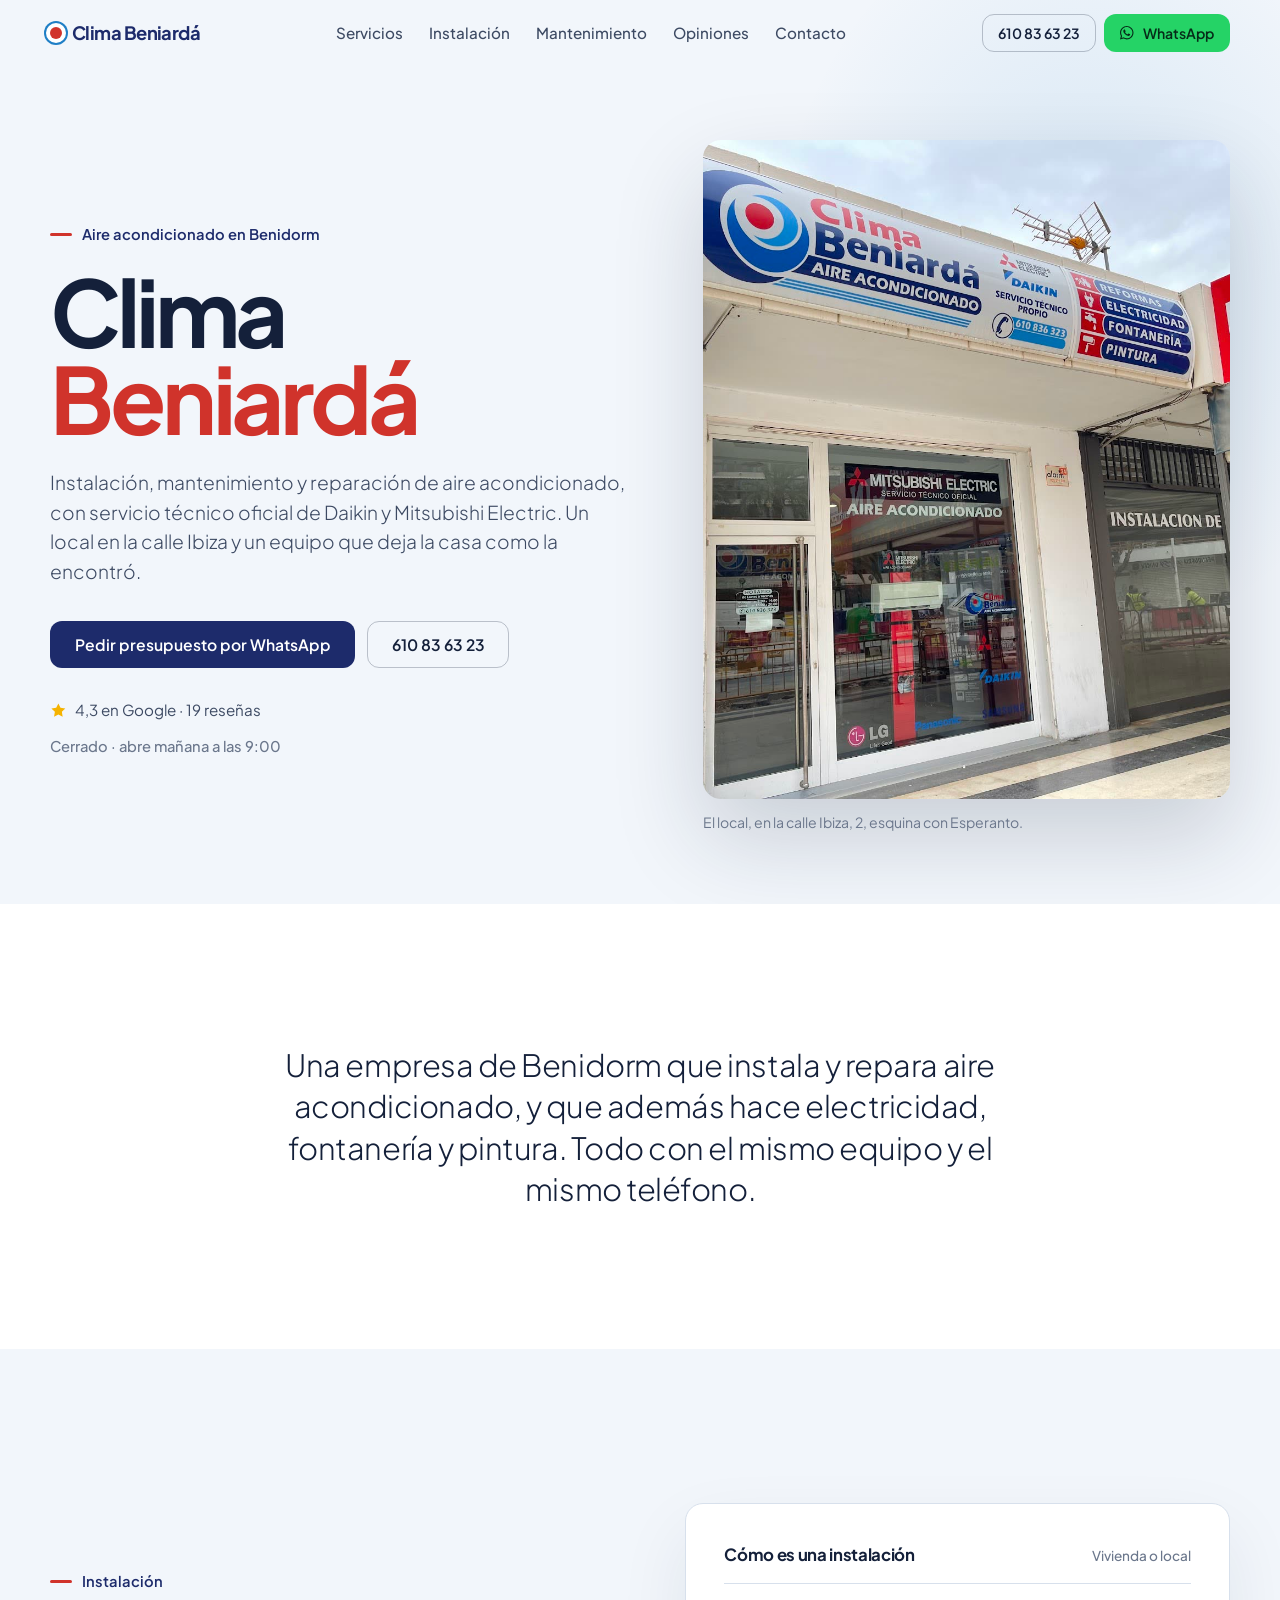
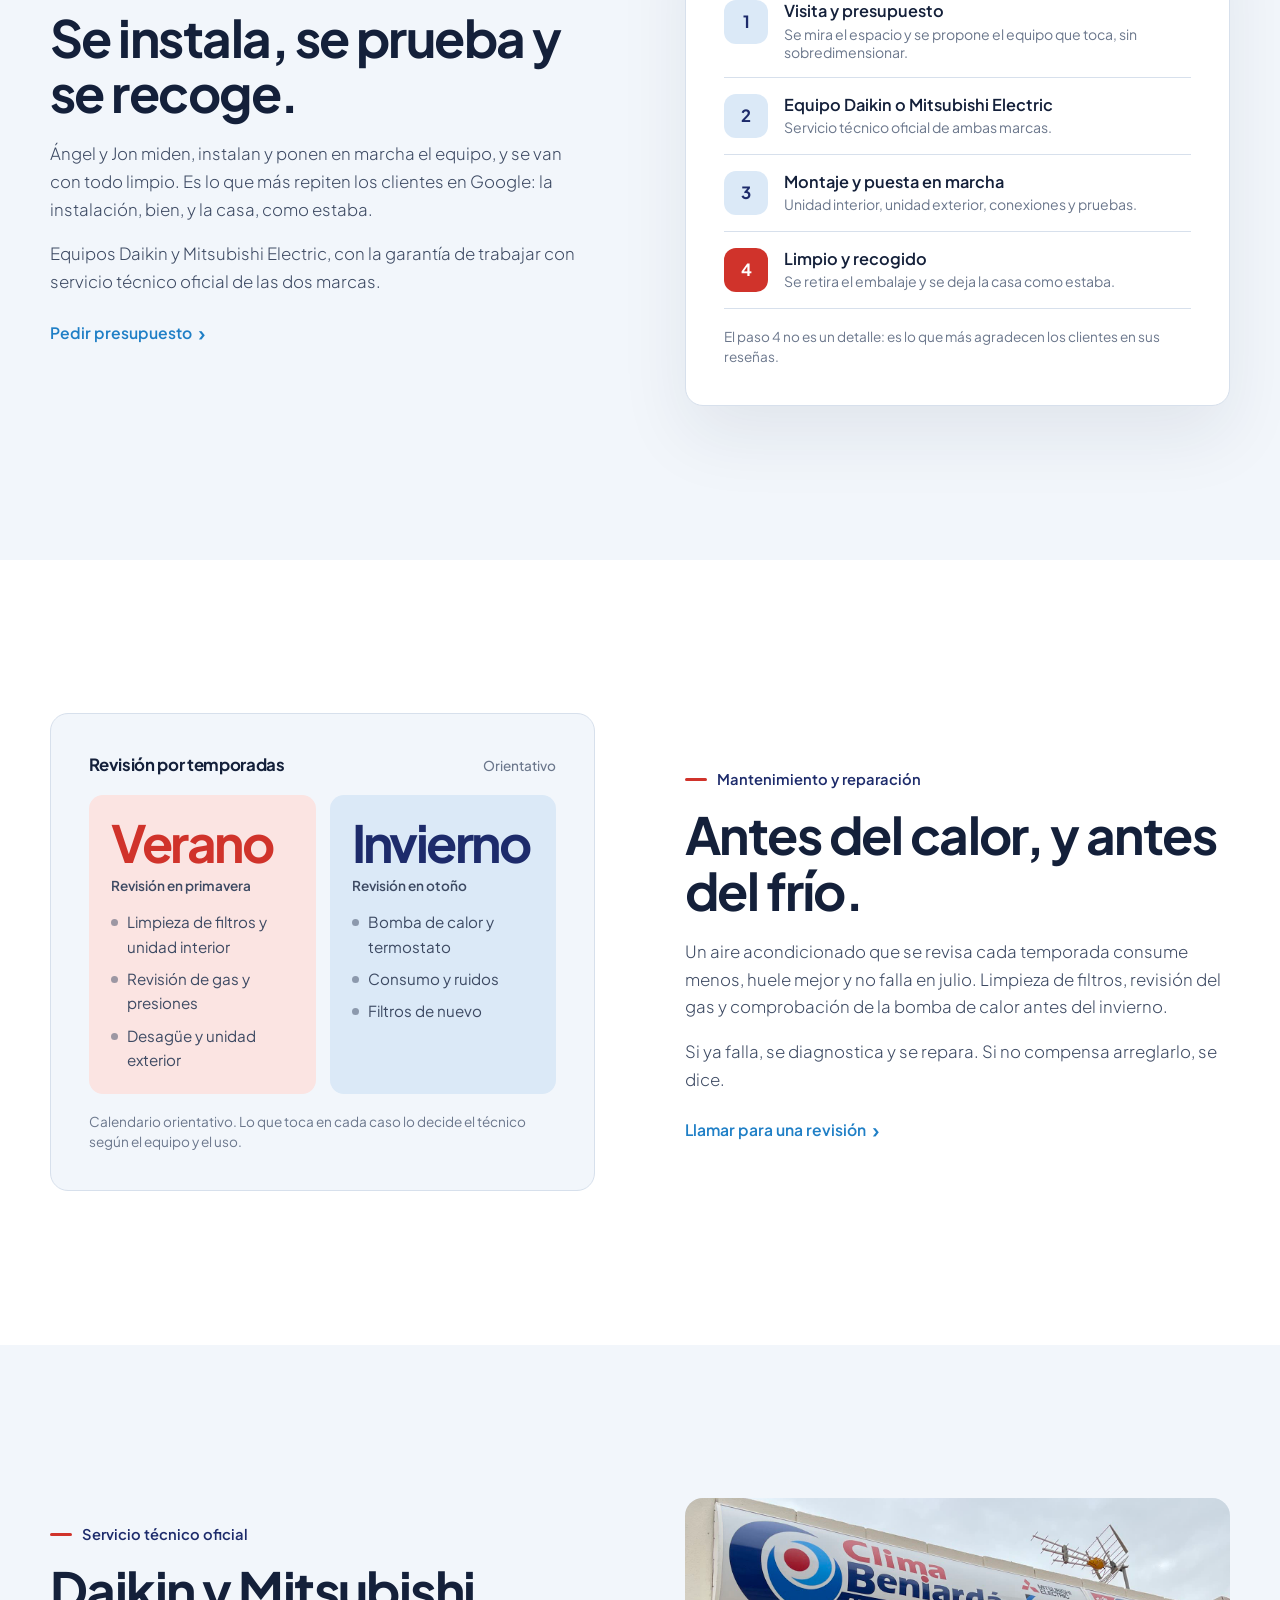
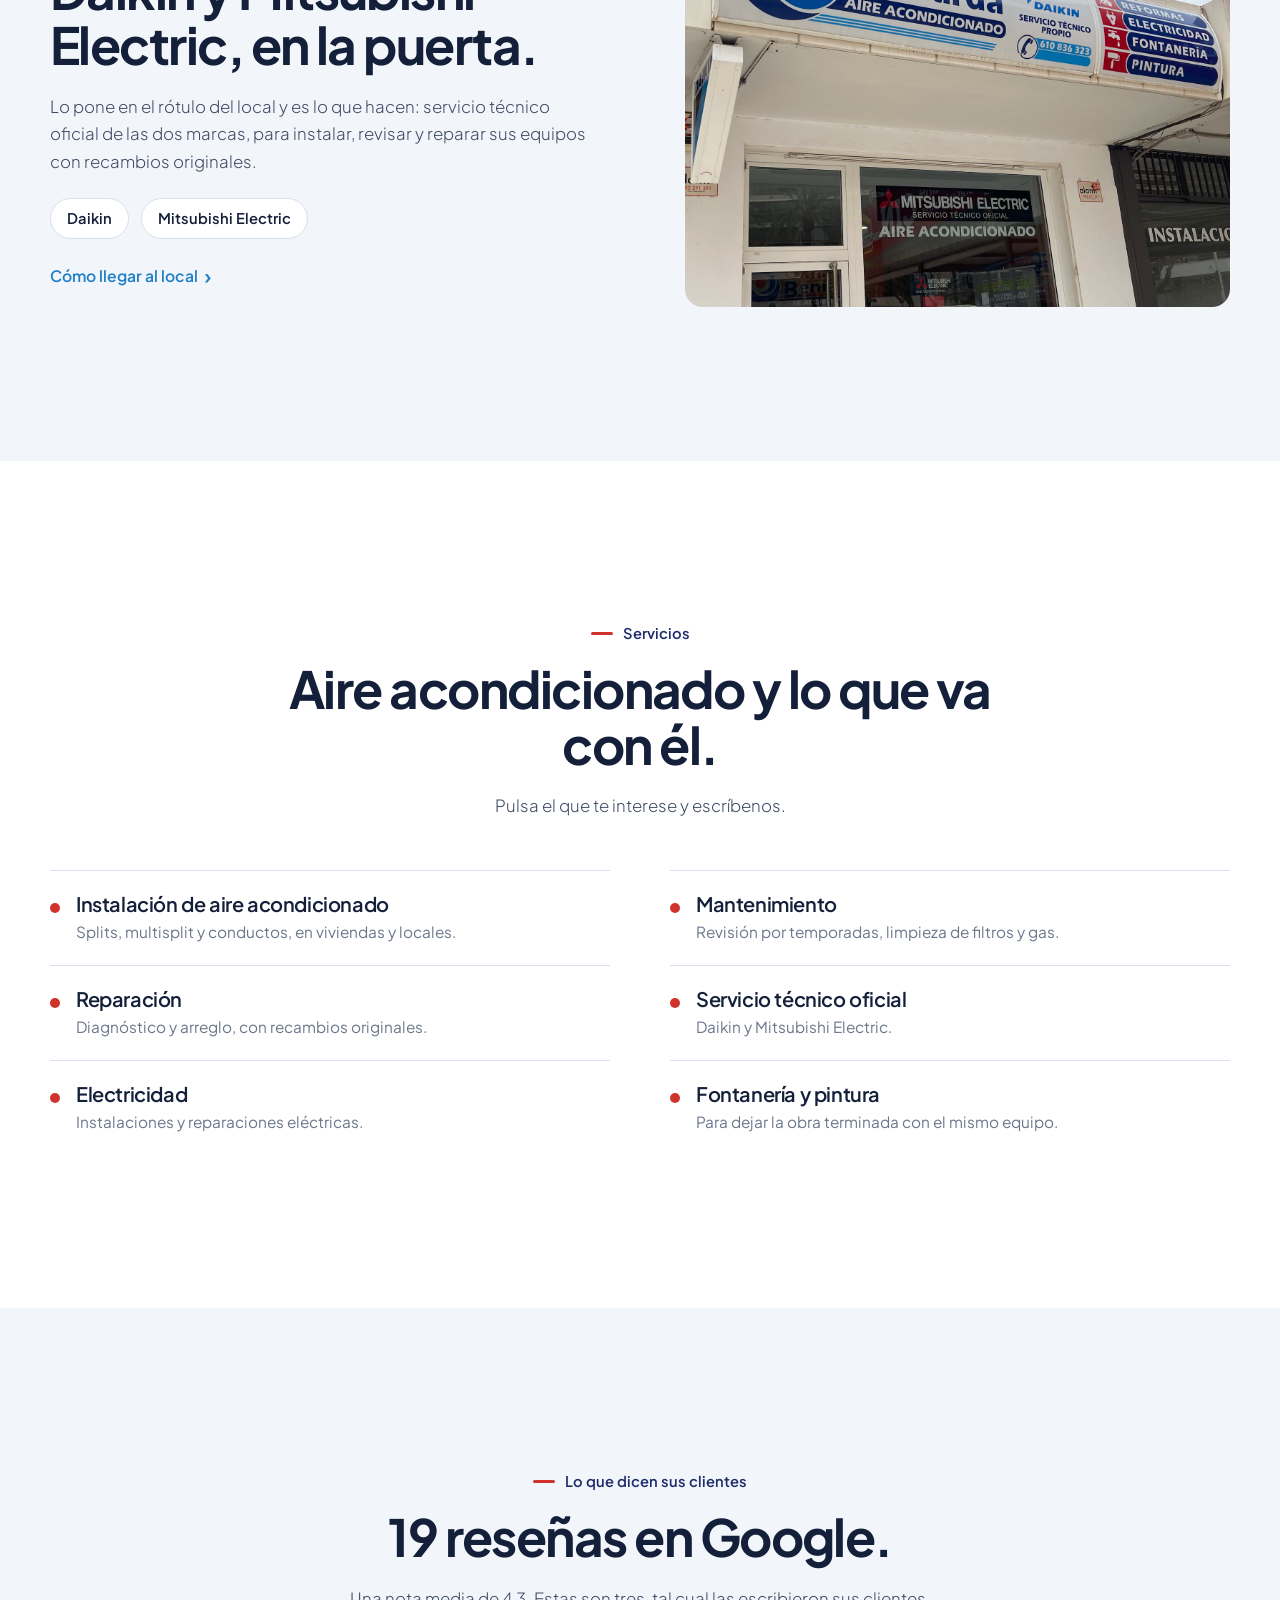
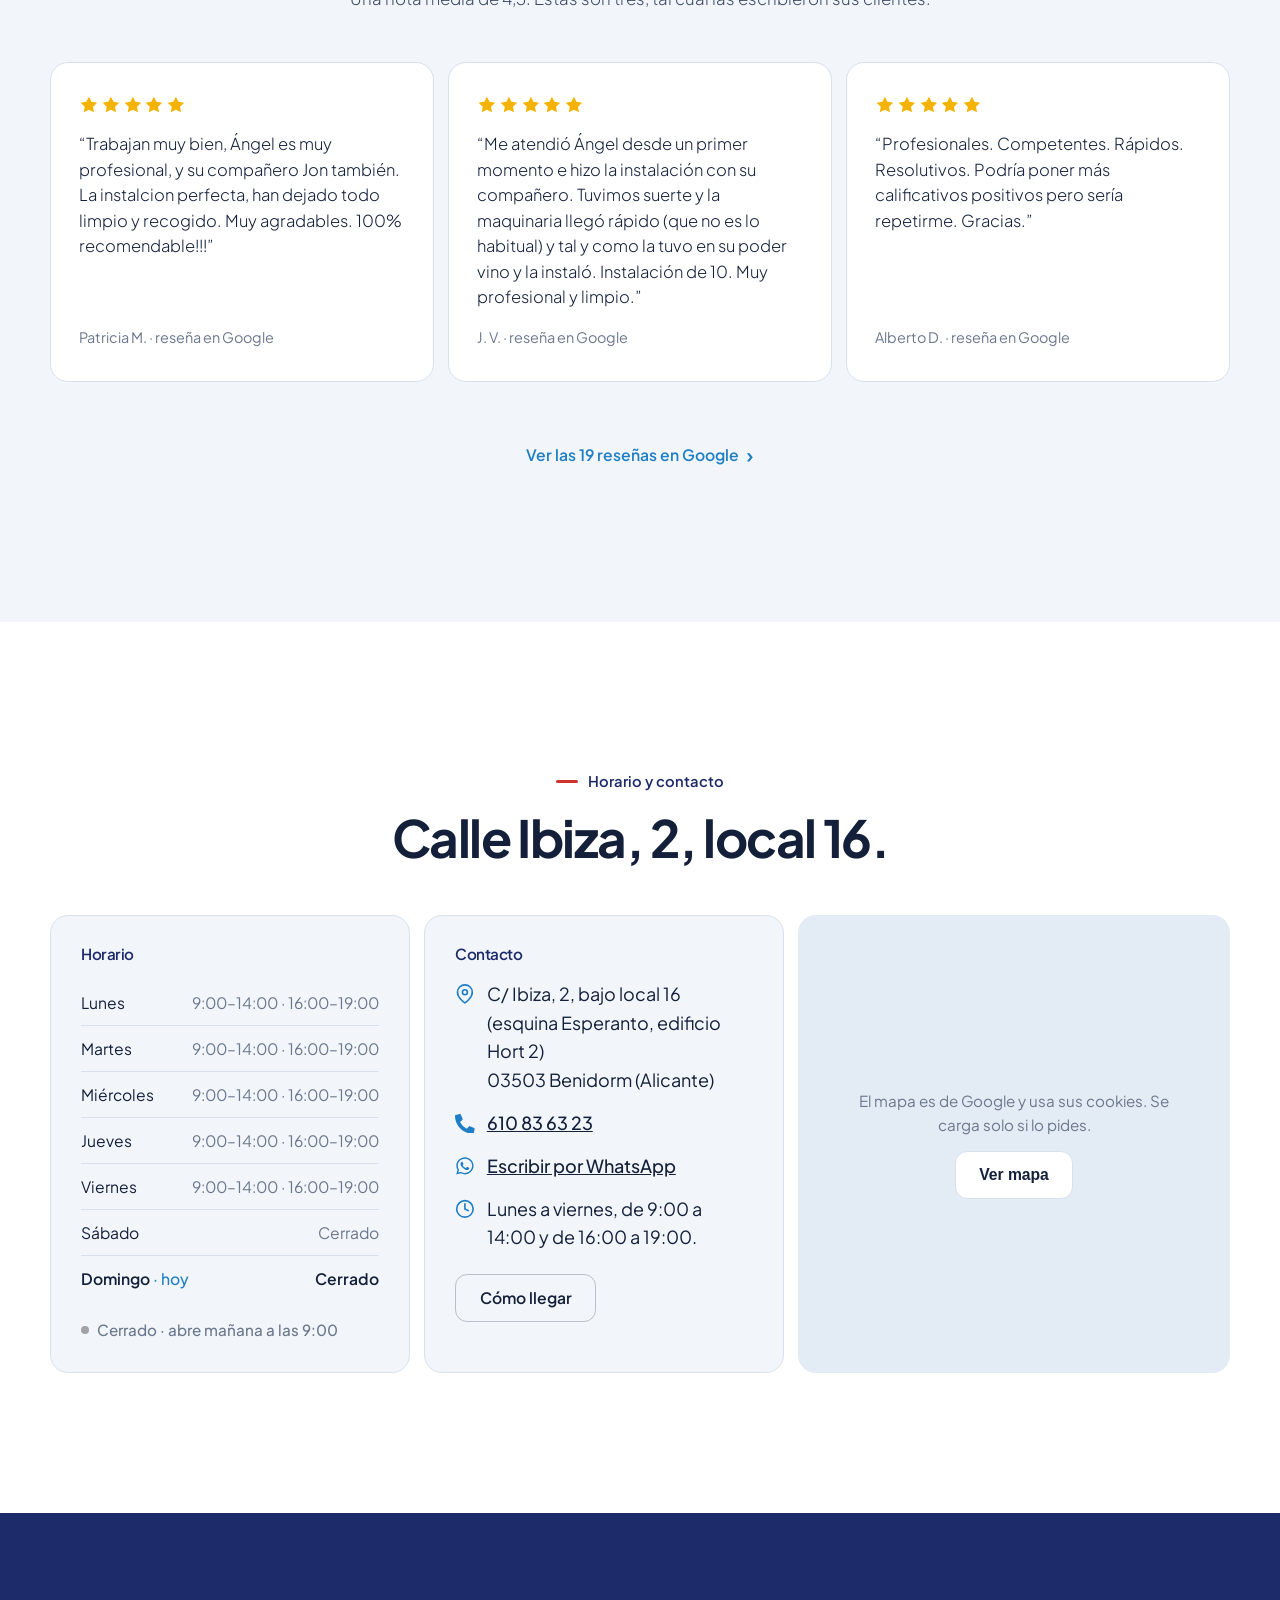
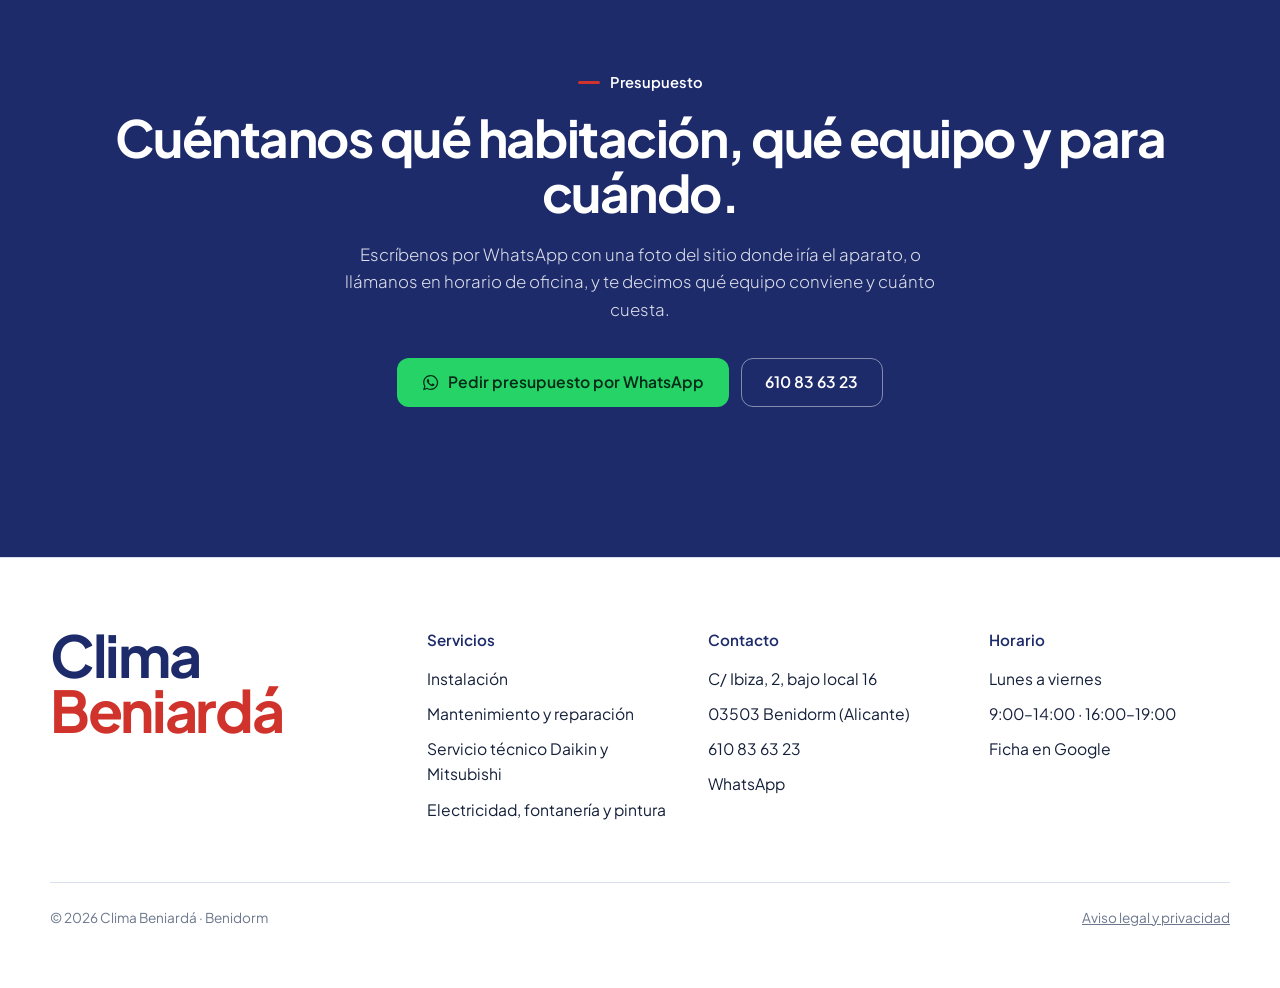
==== clima-beniarda/index.html @ aa0998f6 "demo Clima Beniardá" ====
<!DOCTYPE html>
<html lang="es">
<head>
<meta charset="utf-8">
<meta name="viewport" content="width=device-width, initial-scale=1">
<title>Clima Beniardá · Aire acondicionado en Benidorm</title>
<meta name="description" content="Clima Beniardá: instalación, mantenimiento y reparación de aire acondicionado en Benidorm. Servicio técnico oficial Daikin y Mitsubishi Electric. C/ Ibiza 2, local 16.">
<meta name="robots" content="noindex"> <!-- DEMO: quitar al publicar -->
<meta property="og:title" content="Clima Beniardá · Aire acondicionado en Benidorm">
<meta property="og:description" content="Instalación, mantenimiento y reparación. Servicio técnico oficial Daikin y Mitsubishi Electric.">
<meta name="theme-color" content="#f2f6fb">
<link rel="icon" href="img/favicon.svg" type="image/svg+xml">
<link rel="stylesheet" href="fonts/fonts.css">
<script type="application/ld+json">
{
  "@context": "https://schema.org",
  "@type": "HVACBusiness",
  "name": "Clima Beniardá",
  "description": "Instalación, mantenimiento y reparación de aire acondicionado en Benidorm. Servicio técnico oficial Daikin y Mitsubishi Electric.",
  "image": "img/local.jpg",
  "telephone": "+34610836323",
  "address": {"@type": "PostalAddress","streetAddress": "C/ Ibiza, 2, bajo local 16","addressLocality": "Benidorm","postalCode": "03503","addressRegion": "Alicante","addressCountry": "ES"},
  "openingHoursSpecification": [
    {"@type": "OpeningHoursSpecification","dayOfWeek": ["Monday","Tuesday","Wednesday","Thursday","Friday"],"opens": "09:00","closes": "14:00"},
    {"@type": "OpeningHoursSpecification","dayOfWeek": ["Monday","Tuesday","Wednesday","Thursday","Friday"],"opens": "16:00","closes": "19:00"}
  ],
  "sameAs": ["https://www.google.com/maps/search/?api=1&query=Clima+Beniarda+Benidorm"]
}
</script>
<style>
/* ===== Clima Beniardá: hielo, azul marino y el rojo de su logo. Sin degradados oscuros, sin mayúsculas espaciadas, sin numeración. ===== */
:root{
  --bg:#f2f6fb; --bg2:#ffffff; --bg3:#e3ebf5; --hielo:#dbe9f7;
  --txt:#14203a; --txt2:#3d4a63; --muted:#6b778c; --line:#d7e0ec;
  --marino:#1d2b6b; --azul:#1f7fc6; --rojo:#d0332b;
  --wa:#25d366; --wa-txt:#062b18;
  --r:18px;
  --ease:cubic-bezier(.23,1,.32,1);
}
*{box-sizing:border-box}
html{-webkit-text-size-adjust:100%;scroll-behavior:smooth}
body{margin:0;font:400 18px/1.6 'Jakarta',system-ui,-apple-system,"Segoe UI",Roboto,Helvetica,Arial,sans-serif;color:var(--txt);background:var(--bg);-webkit-font-smoothing:antialiased}
img{max-width:100%;height:auto;display:block}
a{color:inherit}
h1,h2,h3{margin:0;font-weight:700;letter-spacing:-.03em;line-height:1.05}
p{margin:0}
.contenedor{width:min(1180px,100% - 3rem);margin-inline:auto}
:focus-visible{outline:2px solid var(--azul);outline-offset:3px}
.icono{width:1.1em;height:1.1em;fill:none;stroke:currentColor;stroke-width:2;stroke-linecap:round;stroke-linejoin:round;flex:none}
.icono.relleno{fill:currentColor;stroke:none}

/* Etiqueta pequeña (sin mayúsculas): un guion rojo y texto azul marino */
.sobre{display:inline-flex;align-items:center;gap:10px;font-size:.92rem;font-weight:600;color:var(--marino)}
.sobre::before{content:"";width:22px;height:3px;border-radius:2px;background:var(--rojo)}
.titular{font-size:clamp(2rem,4vw,3.3rem);letter-spacing:-.03em;line-height:1.08;margin:16px 0 20px}
.cuerpo{font-size:clamp(1.05rem,1.3vw,1.2rem);line-height:1.65;color:var(--txt2);max-width:52ch;font-weight:300}
.cuerpo + .cuerpo{margin-top:1em}
.mas{display:inline-flex;align-items:center;gap:.4em;margin-top:24px;color:var(--azul);font-weight:600;text-decoration:none;font-size:.98rem}
.mas::after{content:"›";font-size:1.35em;line-height:1;transition:transform .5s var(--ease)}
@media (hover:hover) and (pointer:fine){.mas:hover{text-decoration:underline}.mas:hover::after{transform:translateX(3px)}}

/* Botones: rectos con esquinas suaves (no pastillas), para que no sea la misma familia que las otras demos */
.btn{display:inline-flex;align-items:center;justify-content:center;gap:.6em;padding:.95em 1.5em;border-radius:12px;font-weight:600;font-size:.98rem;line-height:1;text-decoration:none;border:1px solid transparent;cursor:pointer;transition:transform .5s var(--ease),box-shadow .5s var(--ease),background .3s ease,border-color .3s ease}
.btn:active{transform:scale(.97)}
.btn-marino{background:var(--marino);color:#fff}
.btn-wa{background:var(--wa);color:var(--wa-txt)}
.btn-linea{background:transparent;color:var(--txt);border-color:rgba(20,32,58,.25)}
.btn-blanco{background:#fff;color:var(--txt);border-color:var(--line)}
@media (hover:hover) and (pointer:fine){
  .btn:hover{transform:translateY(-2px)}
  .btn-marino:hover{box-shadow:0 16px 36px rgba(29,43,107,.25)}
  .btn-wa:hover{box-shadow:0 16px 36px rgba(37,211,102,.25)}
  .btn-linea:hover{border-color:var(--txt)}
}

/* Cabecera: marca a la izquierda, sobre hielo */
.top{position:fixed;inset:0 0 auto 0;z-index:60;height:66px;display:flex;align-items:center;transition:background .4s ease,box-shadow .4s ease}
.top .contenedor{display:flex;align-items:center;justify-content:space-between;gap:16px}
.top.solida{background:rgba(242,246,251,.9);backdrop-filter:blur(16px);-webkit-backdrop-filter:blur(16px);box-shadow:0 1px 0 var(--line)}
.marca{display:inline-flex;align-items:center;gap:10px;font-weight:700;letter-spacing:-.03em;font-size:1.15rem;text-decoration:none;white-space:nowrap;color:var(--marino)}
.marca i{width:12px;height:12px;border-radius:50%;background:var(--rojo);box-shadow:0 0 0 4px #fff,0 0 0 6px var(--azul)}
.nav{display:none;gap:26px}
.nav a{text-decoration:none;font-size:.95rem;font-weight:500;color:var(--txt2)}
@media (hover:hover){.nav a:hover{color:var(--marino)}}
@media (min-width:960px){.nav{display:flex}}
.top-acciones{display:flex;gap:8px}
.top .btn{padding:.7em 1.05em;font-size:.88rem}
.top .btn-tel{display:none}
@media (min-width:600px){.top .btn-tel{display:inline-flex}}

/* Portada partida: texto a la izquierda, su local a la derecha */
.hero{padding:140px 0 70px;background:var(--bg);position:relative;overflow:hidden}
.hero::before{content:"";position:absolute;right:-20vw;top:-30vh;width:70vw;height:120vh;background:radial-gradient(closest-side,rgba(31,127,198,.14),transparent 70%);pointer-events:none}
.hero .contenedor{position:relative;display:grid;gap:40px;align-items:center}
@media (min-width:900px){.hero .contenedor{grid-template-columns:1.05fr .95fr;gap:70px}.hero{min-height:100svh;display:flex;align-items:center}}
.hero h1{font-size:clamp(3rem,7.2vw,6rem);letter-spacing:-.045em;line-height:.95;margin-top:20px}
.hero h1 span{color:var(--rojo)}
.hero .sub{font-size:clamp(1.1rem,1.5vw,1.3rem);font-weight:300;color:var(--txt2);max-width:44ch;margin:26px 0 34px;line-height:1.55}
.hero .acciones{display:flex;flex-wrap:wrap;gap:12px}
.hero .valoracion{display:inline-flex;align-items:center;gap:8px;margin-top:30px;color:var(--txt2);font-size:.95rem;text-decoration:none}
.hero .valoracion .estrella{color:#f5b301}
.hero .estado{display:block;margin-top:8px;color:var(--muted);font-size:.92rem}
.hero .estado:empty{display:none}
.hero .estado.abierto{color:#1c7c3e}
.hero .foto{border-radius:var(--r);overflow:hidden;box-shadow:0 40px 90px rgba(20,32,58,.18);aspect-ratio:4/5;background:var(--bg3)}
.hero .foto img{width:100%;height:100%;object-fit:cover}
.hero .pie-foto{margin-top:12px;font-size:.88rem;color:var(--muted)}

/* Introducción */
.introduccion{background:var(--bg2);text-align:center;padding:clamp(80px,11vw,140px) 0}
.introduccion p{font-size:clamp(1.3rem,2.4vw,2rem);font-weight:300;line-height:1.35;letter-spacing:-.015em;max-width:34ch;margin:0 auto;color:var(--txt)}

/* Bloques texto + foto / gráfico */
.dual{padding:clamp(90px,12vw,160px) 0}
.dual .contenedor{display:grid;gap:44px;align-items:center}
@media (min-width:900px){.dual .contenedor{grid-template-columns:1fr 1fr;gap:90px}.dual.invertido .texto{order:2}}
.dual .imagen{border-radius:var(--r);overflow:hidden;aspect-ratio:4/3;background:var(--bg3)}
.dual .imagen img{width:100%;height:100%;object-fit:cover;transform:scale(1.05);transition:transform 1.8s var(--ease)}
@media (hover:hover){.dual .imagen:hover img{transform:scale(1)}}
.dual .imagen.sin-foto{aspect-ratio:auto;background:none;overflow:visible;border-radius:0}
.dual.blanco{background:var(--bg2)}

/* Gráficos a medida */
.grafico{border-radius:var(--r);background:#fff;border:1px solid var(--line);box-shadow:0 30px 70px rgba(20,32,58,.08);padding:clamp(26px,3vw,40px)}
.blanco .grafico{background:var(--bg);box-shadow:none}
.grafico .cabecera{display:flex;justify-content:space-between;align-items:baseline;gap:12px;margin-bottom:8px}
.grafico .cabecera strong{font-size:1.05rem;letter-spacing:-.02em}
.grafico .cabecera span{font-size:.85rem;color:var(--muted);font-weight:500}
.grafico .nota{font-size:.85rem;color:var(--muted);line-height:1.45;margin-top:18px}
.pasos{display:grid;margin-top:14px}
.paso{display:grid;grid-template-columns:44px 1fr;gap:16px;align-items:start;padding:16px 0;border-top:1px solid var(--line)}
.paso:last-child{border-bottom:1px solid var(--line)}
.paso .n{width:44px;height:44px;border-radius:12px;background:var(--hielo);color:var(--marino);display:grid;place-items:center;font-weight:700;font-size:1.05rem}
.paso .n.rojo{background:var(--rojo);color:#fff}
.paso .t{font-weight:600;font-size:1.02rem;line-height:1.3}
.paso small{display:block;color:var(--muted);font-size:.88rem;margin-top:3px;font-weight:400}
.temporadas{display:grid;gap:14px;margin-top:16px}
@media (min-width:560px){.temporadas{grid-template-columns:1fr 1fr}}
.temporada{border-radius:14px;padding:22px;background:var(--hielo)}
.temporada.calor{background:#fbe4e2}
.temporada .grado{font-size:clamp(2.6rem,4vw,3.4rem);font-weight:700;letter-spacing:-.05em;line-height:1;color:var(--marino)}
.temporada.calor .grado{color:var(--rojo)}
.temporada .cuando{font-size:.85rem;font-weight:600;color:var(--txt2);margin:6px 0 14px}
.temporada ul{margin:0;padding:0;list-style:none;display:grid;gap:8px;font-size:.95rem;color:var(--txt2)}
.temporada li{padding-left:16px;position:relative}
.temporada li::before{content:"";position:absolute;left:0;top:.6em;width:7px;height:7px;border-radius:50%;background:currentColor;opacity:.5}

/* Servicios: dos columnas, sin números */
.lista{padding:clamp(90px,12vw,160px) 0;background:var(--bg2)}
.lista .cab{max-width:720px;margin:0 auto 50px;text-align:center}
.lista .cab .cuerpo{margin-inline:auto}
.columnas{display:grid;gap:0 60px}
@media (min-width:760px){.columnas{grid-template-columns:1fr 1fr}}
.item{display:grid;grid-template-columns:auto 1fr;gap:16px;align-items:start;padding:22px 0;border-top:1px solid var(--line);text-decoration:none}
.item .punto{width:10px;height:10px;border-radius:50%;background:var(--rojo);margin-top:.55em}
.item h3{font-size:1.25rem;letter-spacing:-.02em;font-weight:600;margin-bottom:6px}
.item p{color:var(--muted);font-size:.96rem;line-height:1.5}
@media (hover:hover) and (pointer:fine){.item:hover h3{color:var(--azul)}}

/* Marcas: dos nombres, en texto */
.marcas{display:flex;flex-wrap:wrap;gap:12px;margin-top:22px}
.marcas span{border:1px solid var(--line);background:#fff;border-radius:999px;padding:8px 16px;font-weight:600;font-size:.92rem}

/* Opiniones */
.opiniones{padding:clamp(90px,12vw,160px) 0}
.opiniones .cab{max-width:720px;margin:0 auto 50px;text-align:center}
.opiniones .cab .cuerpo{margin-inline:auto}
.quotes{display:grid;gap:14px}
@media (min-width:900px){.quotes{grid-template-columns:repeat(3,1fr)}}
.quote{background:#fff;border:1px solid var(--line);border-radius:var(--r);padding:32px 28px;display:flex;flex-direction:column;gap:16px}
.quote .estrellas{color:#f5b301;display:flex;gap:2px}
.quote blockquote{margin:0;font-size:1.03rem;font-weight:300;line-height:1.55;flex:1}
.quote footer{color:var(--muted);font-size:.9rem}

/* Contacto */
.contacto{padding:clamp(80px,11vw,140px) 0;background:var(--bg2)}
.contacto .cab{text-align:center;margin-bottom:50px}
.info-grid{display:grid;gap:14px}
@media (min-width:960px){.info-grid{grid-template-columns:1fr 1fr 1.2fr}}
.tarj{background:var(--bg);border-radius:var(--r);padding:30px;border:1px solid var(--line)}
.tarj h3{font-size:.95rem;font-weight:600;color:var(--marino);margin-bottom:18px}
.tabla{width:100%;border-collapse:collapse}
.tabla td{padding:10px 0;border-top:1px solid var(--line);font-size:.98rem}
.tabla tr:first-child td{border-top:0}
.tabla td:last-child{text-align:right;color:var(--muted)}
.tabla tr.hoy td{font-weight:600;color:var(--txt)}
.tabla tr.hoy td:first-child::after{content:" · hoy";color:var(--azul);font-weight:500}
.estado{display:inline-flex;align-items:center;gap:8px;color:var(--muted);font-weight:500;font-size:.95rem;margin-top:16px}
.estado:empty{display:none}
.estado::before{content:"";width:8px;height:8px;border-radius:50%;background:#a1a1a6}
.estado.abierto{color:#1c7c3e}.estado.abierto::before{background:#2ecc71}
.datos{list-style:none;padding:0;margin:0 0 22px;display:grid;gap:14px}
.datos li{display:flex;gap:12px;align-items:flex-start}
.datos .icono{color:var(--azul);margin-top:.25em}
.datos a{font-weight:500}
.mapa{position:relative;border-radius:var(--r);overflow:hidden;background:var(--bg3);min-height:320px}
.mapa iframe{position:absolute;inset:0;width:100%;height:100%;border:0}
.mapa-aviso{position:absolute;inset:0;display:grid;place-content:center;text-align:center;padding:24px;gap:14px}
.mapa-aviso p{color:var(--muted);max-width:30ch;font-size:.95rem}
.mapa-aviso .btn{justify-self:center}

/* Cierre y pie */
.cierre{text-align:center;background:var(--marino);color:#fff;padding:clamp(90px,12vw,150px) 0}
.cierre .sobre{color:#fff}.cierre .sobre::before{background:var(--rojo)}
.cierre .cuerpo{color:rgba(255,255,255,.85);margin:0 auto 34px}
.cierre .acciones{display:flex;flex-wrap:wrap;justify-content:center;gap:12px}
.cierre .btn-linea{color:#fff;border-color:rgba(255,255,255,.45)}
.pie{background:var(--bg2);border-top:1px solid var(--line);padding:70px 0 120px}
@media (min-width:960px){.pie{padding-bottom:60px}}
.pie-grid{display:grid;gap:40px}
@media (min-width:900px){.pie-grid{grid-template-columns:1.4fr 1fr 1fr 1fr}}
.pie .marca-grande{font-size:clamp(2rem,4.6vw,3.6rem);font-weight:700;letter-spacing:-.04em;line-height:.95;color:var(--marino)}
.pie .marca-grande span{color:var(--rojo)}
.pie h4{margin:0 0 14px;font-size:.95rem;font-weight:600;color:var(--marino)}
.pie ul{list-style:none;padding:0;margin:0;display:grid;gap:10px;font-size:.98rem}
.pie ul a{text-decoration:none}
@media (hover:hover){.pie ul a:hover{color:var(--azul)}}
.pie-bajo{display:flex;flex-wrap:wrap;justify-content:space-between;gap:10px;margin-top:60px;padding-top:24px;border-top:1px solid var(--line);color:var(--muted);font-size:.85rem}
.pie-bajo a{color:inherit}

/* Barra móvil */
.barra-movil{position:fixed;left:0;right:0;bottom:0;z-index:60;display:grid;grid-template-columns:1fr 1fr;gap:10px;padding:10px 12px calc(10px + env(safe-area-inset-bottom));background:rgba(255,255,255,.92);backdrop-filter:blur(14px);-webkit-backdrop-filter:blur(14px);border-top:1px solid var(--line)}
@media (min-width:960px){.barra-movil{display:none}}

/* Una sola entrada orquestada en la portada; el resto aparece sin efectos */
.hero .entra{opacity:0;transform:translateY(18px);animation:entra 1s var(--ease) forwards}
.hero .entra:nth-child(2){animation-delay:.1s}.hero .entra:nth-child(3){animation-delay:.2s}.hero .entra:nth-child(4){animation-delay:.3s}.hero .entra:nth-child(5){animation-delay:.4s}.hero .entra:nth-child(6){animation-delay:.5s}
.hero .foto-entra{opacity:0;transform:translateY(24px) scale(.98);animation:entra 1.2s var(--ease) .25s forwards}
@keyframes entra{to{opacity:1;transform:none}}
@media (prefers-reduced-motion:reduce){html{scroll-behavior:auto}.hero .entra,.hero .foto-entra{opacity:1;transform:none;animation:none}}
</style>
</head>
<body>

<svg width="0" height="0" style="position:absolute" aria-hidden="true">
  <symbol id="i-wa" viewBox="0 0 448 512"><path d="M380.9 97.1C339 55.1 283.2 32 223.9 32c-122.4 0-222 99.6-222 222 0 39.1 10.2 77.3 29.6 111L0 480l117.7-30.9c32.4 17.7 68.9 27 106.1 27h.1c122.3 0 224.1-99.6 224.1-222 0-59.3-25.2-115-67.1-157zm-157 341.6c-33.2 0-65.7-8.9-94-25.7l-6.7-4-69.8 18.3L72 359.2l-4.4-7c-18.5-29.4-28.2-63.3-28.2-98.2 0-101.7 82.8-184.5 184.6-184.5 49.3 0 95.6 19.2 130.4 54.1 34.8 34.9 56.2 81.2 56.1 130.5 0 101.8-84.9 184.6-186.6 184.6zm101.2-138.2c-5.5-2.8-32.8-16.2-37.9-18-5.1-1.9-8.8-2.8-12.5 2.8-3.7 5.6-14.3 18-17.6 21.8-3.2 3.7-6.5 4.2-12 1.4-32.6-16.3-54-29.1-75.5-66-5.7-9.8 5.7-9.1 16.3-30.3 1.8-3.7.9-6.9-.5-9.7-1.4-2.8-12.5-30.1-17.1-41.2-4.5-10.8-9.1-9.3-12.5-9.5-3.2-.2-6.9-.2-10.6-.2-3.7 0-9.7 1.4-14.8 6.9-5.1 5.6-19.4 19-19.4 46.3 0 27.3 19.9 53.7 22.6 57.4 2.8 3.7 39.1 59.7 94.8 83.8 35.2 15.2 49 16.5 66.6 13.9 10.7-1.6 32.8-13.4 37.4-26.4 4.6-13 4.6-24.1 3.2-26.4-1.3-2.5-5-3.9-10.5-6.6z"/></symbol>
  <symbol id="i-tel" viewBox="0 0 512 512"><path d="M497.39 361.8l-112-48a24 24 0 0 0-28 6.9l-49.6 60.6A370.66 370.66 0 0 1 130.6 204.11l60.6-49.6a23.94 23.94 0 0 0 6.9-28l-48-112A24.16 24.16 0 0 0 122.6.61l-104 24A24 24 0 0 0 0 48c0 256.5 207.9 464 464 464a24 24 0 0 0 23.4-18.6l24-104a24.29 24.29 0 0 0-14.01-27.6z"/></symbol>
  <symbol id="i-estrella" viewBox="0 0 24 24"><path d="M12 2l3.09 6.26L22 9.27l-5 4.87 1.18 6.88L12 17.77l-6.18 3.25L7 14.14 2 9.27l6.91-1.01L12 2z"/></symbol>
  <symbol id="i-pin" viewBox="0 0 24 24"><path d="M21 10c0 7-9 13-9 13s-9-6-9-13a9 9 0 0 1 18 0z"/><circle cx="12" cy="10" r="3"/></symbol>
  <symbol id="i-reloj" viewBox="0 0 24 24"><circle cx="12" cy="12" r="10"/><polyline points="12 6 12 12 16 14"/></symbol>
</svg>

<header class="top">
  <div class="contenedor">
    <a class="marca" href="#inicio"><i></i>Clima Beniardá</a>
    <nav class="nav" aria-label="Secciones">
      <a href="#servicios">Servicios</a>
      <a href="#instalacion">Instalación</a>
      <a href="#mantenimiento">Mantenimiento</a>
      <a href="#opiniones">Opiniones</a>
      <a href="#contacto">Contacto</a>
    </nav>
    <div class="top-acciones">
      <a class="btn btn-linea btn-tel" href="tel:+34610836323">610 83 63 23</a>
      <a class="btn btn-wa" href="https://wa.me/34610836323?text=Hola%2C%20quiero%20un%20presupuesto%20de%20aire%20acondicionado" target="_blank" rel="noopener"><svg class="icono relleno"><use href="#i-wa"/></svg> WhatsApp</a>
    </div>
  </div>
</header>

<main>

<!-- Portada partida -->
<section class="hero" id="inicio">
  <div class="contenedor">
    <div>
      <div class="sobre entra">Aire acondicionado en Benidorm</div>
      <h1 class="entra">Clima <span>Beniardá</span></h1>
      <p class="sub entra">Instalación, mantenimiento y reparación de aire acondicionado, con servicio técnico oficial de Daikin y Mitsubishi Electric. Un local en la calle Ibiza y un equipo que deja la casa como la encontró.</p>
      <div class="acciones entra">
        <a class="btn btn-marino" href="https://wa.me/34610836323?text=Hola%2C%20quiero%20un%20presupuesto%20de%20aire%20acondicionado" target="_blank" rel="noopener">Pedir presupuesto por WhatsApp</a>
        <a class="btn btn-linea" href="tel:+34610836323">610 83 63 23</a>
      </div>
      <a class="valoracion entra" href="https://www.google.com/maps/search/?api=1&query=Clima+Beniarda+Benidorm" target="_blank" rel="noopener"><svg class="icono relleno estrella"><use href="#i-estrella"/></svg> 4,3 en Google · 19 reseñas</a>
      <span class="estado entra" data-estado aria-live="polite"></span>
    </div>
    <div class="foto-entra">
      <div class="foto"><img src="img/local.jpg" alt="Local de Clima Beniardá en la calle Ibiza de Benidorm" width="1600" height="1200" style="object-position:center 60%"></div>
      <p class="pie-foto">El local, en la calle Ibiza, 2, esquina con Esperanto.</p>
    </div>
  </div>
</section>

<!-- Introducción -->
<section class="introduccion">
  <div class="contenedor">
    <p>Una empresa de Benidorm que instala y repara aire acondicionado, y que además hace electricidad, fontanería y pintura. Todo con el mismo equipo y el mismo teléfono.</p>
  </div>
</section>

<!-- Bloque 1: instalación (gráfico) -->
<section class="dual" id="instalacion">
  <div class="contenedor">
    <div class="texto">
      <div class="sobre">Instalación</div>
      <h2 class="titular">Se instala, se prueba y se recoge.</h2>
      <p class="cuerpo">Ángel y Jon miden, instalan y ponen en marcha el equipo, y se van con todo limpio. Es lo que más repiten los clientes en Google: la instalación, bien, y la casa, como estaba.</p>
      <p class="cuerpo">Equipos Daikin y Mitsubishi Electric, con la garantía de trabajar con servicio técnico oficial de las dos marcas.</p>
      <a class="mas" href="https://wa.me/34610836323?text=Hola%2C%20quiero%20un%20presupuesto%20de%20aire%20acondicionado" target="_blank" rel="noopener">Pedir presupuesto</a>
    </div>
    <div class="imagen sin-foto">
      <div class="grafico" aria-label="Cómo es una instalación">
        <div class="cabecera"><strong>Cómo es una instalación</strong><span>Vivienda o local</span></div>
        <div class="pasos">
          <div class="paso"><div class="n">1</div><div class="t">Visita y presupuesto<small>Se mira el espacio y se propone el equipo que toca, sin sobredimensionar.</small></div></div>
          <div class="paso"><div class="n">2</div><div class="t">Equipo Daikin o Mitsubishi Electric<small>Servicio técnico oficial de ambas marcas.</small></div></div>
          <div class="paso"><div class="n">3</div><div class="t">Montaje y puesta en marcha<small>Unidad interior, unidad exterior, conexiones y pruebas.</small></div></div>
          <div class="paso"><div class="n rojo">4</div><div class="t">Limpio y recogido<small>Se retira el embalaje y se deja la casa como estaba.</small></div></div>
        </div>
        <p class="nota">El paso 4 no es un detalle: es lo que más agradecen los clientes en sus reseñas.</p>
      </div>
    </div>
  </div>
</section>

<!-- Bloque 2: mantenimiento (gráfico temporadas) -->
<section class="dual invertido blanco" id="mantenimiento">
  <div class="contenedor">
    <div class="texto">
      <div class="sobre">Mantenimiento y reparación</div>
      <h2 class="titular">Antes del calor, y antes del frío.</h2>
      <p class="cuerpo">Un aire acondicionado que se revisa cada temporada consume menos, huele mejor y no falla en julio. Limpieza de filtros, revisión del gas y comprobación de la bomba de calor antes del invierno.</p>
      <p class="cuerpo">Si ya falla, se diagnostica y se repara. Si no compensa arreglarlo, se dice.</p>
      <a class="mas" href="tel:+34610836323">Llamar para una revisión</a>
    </div>
    <div class="imagen sin-foto">
      <div class="grafico" aria-label="Revisión por temporadas">
        <div class="cabecera"><strong>Revisión por temporadas</strong><span>Orientativo</span></div>
        <div class="temporadas">
          <div class="temporada calor"><div class="grado">Verano</div><div class="cuando">Revisión en primavera</div><ul><li>Limpieza de filtros y unidad interior</li><li>Revisión de gas y presiones</li><li>Desagüe y unidad exterior</li></ul></div>
          <div class="temporada"><div class="grado">Invierno</div><div class="cuando">Revisión en otoño</div><ul><li>Bomba de calor y termostato</li><li>Consumo y ruidos</li><li>Filtros de nuevo</li></ul></div>
        </div>
        <p class="nota">Calendario orientativo. Lo que toca en cada caso lo decide el técnico según el equipo y el uso.</p>
      </div>
    </div>
  </div>
</section>

<!-- Bloque 3: el local y las marcas (foto real) -->
<section class="dual">
  <div class="contenedor">
    <div class="texto">
      <div class="sobre">Servicio técnico oficial</div>
      <h2 class="titular">Daikin y Mitsubishi Electric, en la puerta.</h2>
      <p class="cuerpo">Lo pone en el rótulo del local y es lo que hacen: servicio técnico oficial de las dos marcas, para instalar, revisar y reparar sus equipos con recambios originales.</p>
      <div class="marcas"><span>Daikin</span><span>Mitsubishi Electric</span></div>
      <a class="mas" href="https://www.google.com/maps/dir/?api=1&destination=Clima+Beniarda%2C+Calle+Ibiza+2%2C+Benidorm" target="_blank" rel="noopener">Cómo llegar al local</a>
    </div>
    <div class="imagen"><img src="img/fachada.jpg" alt="Rótulo de Clima Beniardá: servicio técnico Daikin y Mitsubishi Electric, electricidad, fontanería y pintura" width="1600" height="1200" loading="lazy"></div>
  </div>
</section>

<!-- Servicios -->
<section class="lista" id="servicios">
  <div class="contenedor">
    <div class="cab">
      <div class="sobre">Servicios</div>
      <h2 class="titular">Aire acondicionado y lo que va con él.</h2>
      <p class="cuerpo">Pulsa el que te interese y escríbenos.</p>
    </div>
    <div class="columnas">
      <a class="item" href="https://wa.me/34610836323?text=Hola%2C%20quiero%20un%20presupuesto%20de%20aire%20acondicionado" target="_blank" rel="noopener"><span class="punto"></span><span><h3>Instalación de aire acondicionado</h3><p>Splits, multisplit y conductos, en viviendas y locales.</p></span></a>
      <a class="item" href="tel:+34610836323"><span class="punto"></span><span><h3>Mantenimiento</h3><p>Revisión por temporadas, limpieza de filtros y gas.</p></span></a>
      <a class="item" href="tel:+34610836323"><span class="punto"></span><span><h3>Reparación</h3><p>Diagnóstico y arreglo, con recambios originales.</p></span></a>
      <a class="item" href="https://wa.me/34610836323?text=Hola%2C%20tengo%20un%20equipo%20Daikin%20o%20Mitsubishi%20y%20necesito%20servicio%20t%C3%A9cnico" target="_blank" rel="noopener"><span class="punto"></span><span><h3>Servicio técnico oficial</h3><p>Daikin y Mitsubishi Electric.</p></span></a>
      <a class="item" href="https://wa.me/34610836323?text=Hola%2C%20necesito%20un%20electricista" target="_blank" rel="noopener"><span class="punto"></span><span><h3>Electricidad</h3><p>Instalaciones y reparaciones eléctricas.</p></span></a>
      <a class="item" href="https://wa.me/34610836323?text=Hola%2C%20quiero%20presupuesto%20de%20fontaner%C3%ADa%20o%20pintura" target="_blank" rel="noopener"><span class="punto"></span><span><h3>Fontanería y pintura</h3><p>Para dejar la obra terminada con el mismo equipo.</p></span></a>
    </div>
  </div>
</section>

<!-- Opiniones -->
<section class="opiniones" id="opiniones">
  <div class="contenedor">
    <div class="cab">
      <div class="sobre">Lo que dicen sus clientes</div>
      <h2 class="titular">19 reseñas en Google.</h2>
      <p class="cuerpo">Una nota media de 4,3. Estas son tres, tal cual las escribieron sus clientes.</p>
    </div>
    <div class="quotes">
      <article class="quote"><div class="estrellas" aria-label="5 estrellas"><svg class="icono relleno"><use href="#i-estrella"/></svg><svg class="icono relleno"><use href="#i-estrella"/></svg><svg class="icono relleno"><use href="#i-estrella"/></svg><svg class="icono relleno"><use href="#i-estrella"/></svg><svg class="icono relleno"><use href="#i-estrella"/></svg></div><blockquote>“Trabajan muy bien, Ángel es muy profesional, y su compañero Jon también. La instalcion perfecta, han dejado todo limpio y recogido. Muy agradables. 100% recomendable!!!”</blockquote><footer>Patricia M. · reseña en Google</footer></article>
      <article class="quote"><div class="estrellas" aria-label="5 estrellas"><svg class="icono relleno"><use href="#i-estrella"/></svg><svg class="icono relleno"><use href="#i-estrella"/></svg><svg class="icono relleno"><use href="#i-estrella"/></svg><svg class="icono relleno"><use href="#i-estrella"/></svg><svg class="icono relleno"><use href="#i-estrella"/></svg></div><blockquote>“Me atendió Ángel desde un primer momento e hizo la instalación con su compañero. Tuvimos suerte y la maquinaria llegó rápido (que no es lo habitual) y tal y como la tuvo en su poder vino y la instaló. Instalación de 10. Muy profesional y limpio.”</blockquote><footer>J. V. · reseña en Google</footer></article>
      <article class="quote"><div class="estrellas" aria-label="5 estrellas"><svg class="icono relleno"><use href="#i-estrella"/></svg><svg class="icono relleno"><use href="#i-estrella"/></svg><svg class="icono relleno"><use href="#i-estrella"/></svg><svg class="icono relleno"><use href="#i-estrella"/></svg><svg class="icono relleno"><use href="#i-estrella"/></svg></div><blockquote>“Profesionales. Competentes. Rápidos. Resolutivos. Podría poner más calificativos positivos pero sería repetirme. Gracias.”</blockquote><footer>Alberto D. · reseña en Google</footer></article>
    </div>
    <div style="text-align:center;margin-top:36px"><a class="mas" href="https://www.google.com/maps/search/?api=1&query=Clima+Beniarda+Benidorm" target="_blank" rel="noopener">Ver las 19 reseñas en Google</a></div>
  </div>
</section>

<!-- Contacto -->
<section class="contacto" id="contacto">
  <div class="contenedor">
    <div class="cab">
      <div class="sobre">Horario y contacto</div>
      <h2 class="titular">Calle Ibiza, 2, local 16.</h2>
    </div>
    <div class="info-grid">
      <div class="tarj">
        <h3>Horario</h3>
        <table class="tabla" id="tabla-horario">
          <tr data-dia="1" data-tramos="09:00-14:00,16:00-19:00"><td>Lunes</td><td>9:00–14:00 · 16:00–19:00</td></tr>
          <tr data-dia="2" data-tramos="09:00-14:00,16:00-19:00"><td>Martes</td><td>9:00–14:00 · 16:00–19:00</td></tr>
          <tr data-dia="3" data-tramos="09:00-14:00,16:00-19:00"><td>Miércoles</td><td>9:00–14:00 · 16:00–19:00</td></tr>
          <tr data-dia="4" data-tramos="09:00-14:00,16:00-19:00"><td>Jueves</td><td>9:00–14:00 · 16:00–19:00</td></tr>
          <tr data-dia="5" data-tramos="09:00-14:00,16:00-19:00"><td>Viernes</td><td>9:00–14:00 · 16:00–19:00</td></tr>
          <tr data-dia="6" data-tramos=""><td>Sábado</td><td>Cerrado</td></tr>
          <tr data-dia="7" data-tramos=""><td>Domingo</td><td>Cerrado</td></tr>
        </table>
        <span class="estado" data-estado aria-live="polite"></span>
      </div>
      <div class="tarj">
        <h3>Contacto</h3>
        <ul class="datos">
          <li><svg class="icono"><use href="#i-pin"/></svg><span>C/ Ibiza, 2, bajo local 16 (esquina Esperanto, edificio Hort 2)<br>03503 Benidorm (Alicante)</span></li>
          <li><svg class="icono relleno"><use href="#i-tel"/></svg><a href="tel:+34610836323">610 83 63 23</a></li>
          <li><svg class="icono relleno"><use href="#i-wa"/></svg><a href="https://wa.me/34610836323?text=Hola%2C%20quiero%20un%20presupuesto%20de%20aire%20acondicionado" target="_blank" rel="noopener">Escribir por WhatsApp</a></li>
          <li><svg class="icono"><use href="#i-reloj"/></svg><span>Lunes a viernes, de 9:00 a 14:00 y de 16:00 a 19:00.</span></li>
        </ul>
        <a class="btn btn-linea" href="https://www.google.com/maps/dir/?api=1&destination=Clima+Beniarda%2C+Calle+Ibiza+2%2C+Benidorm" target="_blank" rel="noopener">Cómo llegar</a>
      </div>
      <div class="mapa" id="mapa" data-src="https://maps.google.com/maps?q=Clima+Beniarda%2C+Calle+Ibiza+2%2C+Benidorm&z=17&output=embed">
        <div class="mapa-aviso">
          <p>El mapa es de Google y usa sus cookies. Se carga solo si lo pides.</p>
          <button class="btn btn-blanco" type="button" id="cargar-mapa">Ver mapa</button>
        </div>
      </div>
    </div>
  </div>
</section>

<!-- Cierre -->
<section class="cierre">
  <div class="contenedor">
    <div class="sobre">Presupuesto</div>
    <h2 class="titular">Cuéntanos qué habitación, qué equipo y para cuándo.</h2>
    <p class="cuerpo">Escríbenos por WhatsApp con una foto del sitio donde iría el aparato, o llámanos en horario de oficina, y te decimos qué equipo conviene y cuánto cuesta.</p>
    <div class="acciones">
      <a class="btn btn-wa" href="https://wa.me/34610836323?text=Hola%2C%20quiero%20un%20presupuesto%20de%20aire%20acondicionado" target="_blank" rel="noopener"><svg class="icono relleno"><use href="#i-wa"/></svg> Pedir presupuesto por WhatsApp</a>
      <a class="btn btn-linea" href="tel:+34610836323">610 83 63 23</a>
    </div>
  </div>
</section>

</main>

<footer class="pie">
  <div class="contenedor">
    <div class="pie-grid">
      <div><div class="marca-grande">Clima <span>Beniardá</span></div></div>
      <div><h4>Servicios</h4><ul><li><a href="#instalacion">Instalación</a></li><li><a href="#mantenimiento">Mantenimiento y reparación</a></li><li><a href="#servicios">Servicio técnico Daikin y Mitsubishi</a></li><li><a href="#servicios">Electricidad, fontanería y pintura</a></li></ul></div>
      <div><h4>Contacto</h4><ul><li>C/ Ibiza, 2, bajo local 16</li><li>03503 Benidorm (Alicante)</li><li><a href="tel:+34610836323">610 83 63 23</a></li><li><a href="https://wa.me/34610836323" target="_blank" rel="noopener">WhatsApp</a></li></ul></div>
      <div><h4>Horario</h4><ul><li>Lunes a viernes</li><li>9:00–14:00 · 16:00–19:00</li><li><a href="https://www.google.com/maps/search/?api=1&query=Clima+Beniarda+Benidorm" target="_blank" rel="noopener">Ficha en Google</a></li></ul></div>
    </div>
    <div class="pie-bajo">
      <span>© <span id="anio">2026</span> Clima Beniardá · Benidorm</span>
      <span><a href="aviso-legal.html">Aviso legal y privacidad</a></span>
    </div>
  </div>
</footer>

<div class="barra-movil" aria-label="Contacto rápido">
  <a class="btn btn-linea" href="tel:+34610836323"><svg class="icono relleno"><use href="#i-tel"/></svg> Llamar</a>
  <a class="btn btn-wa" href="https://wa.me/34610836323?text=Hola%2C%20quiero%20un%20presupuesto%20de%20aire%20acondicionado" target="_blank" rel="noopener"><svg class="icono relleno"><use href="#i-wa"/></svg> WhatsApp</a>
</div>

<script>
(function(){
  var q=function(s,c){return (c||document).querySelector(s);};
  var qa=function(s,c){return Array.prototype.slice.call((c||document).querySelectorAll(s));};
  var anio=q('#anio'); if(anio) anio.textContent=new Date().getFullYear();
  var top=q('.top');
  function cab(){ if(top) top.classList.toggle('solida', window.scrollY>40); }
  cab(); window.addEventListener('scroll',cab,{passive:true});
  var DIAS=['lunes','martes','miércoles','jueves','viernes','sábado','domingo'];
  var SEM={Mon:1,Tue:2,Wed:3,Thu:4,Fri:5,Sat:6,Sun:7};
  var filas=qa('#tabla-horario tr[data-dia]'), horario={};
  filas.forEach(function(tr){
    horario[+tr.getAttribute('data-dia')]=(tr.getAttribute('data-tramos')||'').split(',').filter(Boolean).map(function(t){
      return t.split('-').map(function(h){var p=h.split(':');return (+p[0])*60+(+p[1]||0);});
    });
  });
  var partes={};
  try{ new Intl.DateTimeFormat('en-GB',{timeZone:'Europe/Madrid',weekday:'short',hour:'2-digit',minute:'2-digit',hourCycle:'h23'}).formatToParts(new Date()).forEach(function(p){partes[p.type]=p.value;}); }catch(e){}
  var dia=SEM[partes.weekday], ahora=(+partes.hour)*60+(+partes.minute);
  if(dia && !isNaN(ahora)){
    filas.forEach(function(tr){ if(+tr.getAttribute('data-dia')===dia) tr.classList.add('hoy'); });
    var hh=function(m){return Math.floor(m/60)+':'+('0'+(m%60)).slice(-2);};
    var txt='', abierto=false, hoy=horario[dia]||[];
    for(var i=0;i<hoy.length;i++){
      if(ahora>=hoy[i][0] && ahora<hoy[i][1]){abierto=true;txt='Abierto ahora · cierra a las '+hh(hoy[i][1]);break;}
      if(ahora<hoy[i][0]){txt='Cerrado · abre a las '+hh(hoy[i][0]);break;}
    }
    if(!txt){ for(var d=1;d<=7;d++){ var n=((dia-1+d)%7)+1, tramos=horario[n]||[]; if(tramos.length){txt='Cerrado · abre '+(d===1?'mañana':'el '+DIAS[n-1])+' a las '+hh(tramos[0][0]);break;} } }
    if(txt){ qa('[data-estado]').forEach(function(el){el.textContent=txt;el.classList.add(abierto?'abierto':'cerrado');}); }
  }
  var btn=q('#cargar-mapa');
  if(btn){ btn.addEventListener('click',function(){
    var cont=q('#mapa'), f=document.createElement('iframe');
    f.src=cont.getAttribute('data-src'); f.title='Mapa de Google con la ubicación'; f.loading='lazy';
    f.setAttribute('allowfullscreen',''); f.setAttribute('referrerpolicy','no-referrer-when-downgrade');
    cont.innerHTML=''; cont.appendChild(f);
  }); }
})();
</script>
</body>
</html>
---- clima-beniarda/fonts/fonts.css ----
@font-face{font-family:'Jakarta';font-style:normal;font-weight:200 800;font-display:swap;src:url('jakarta-800.woff2') format('woff2')}
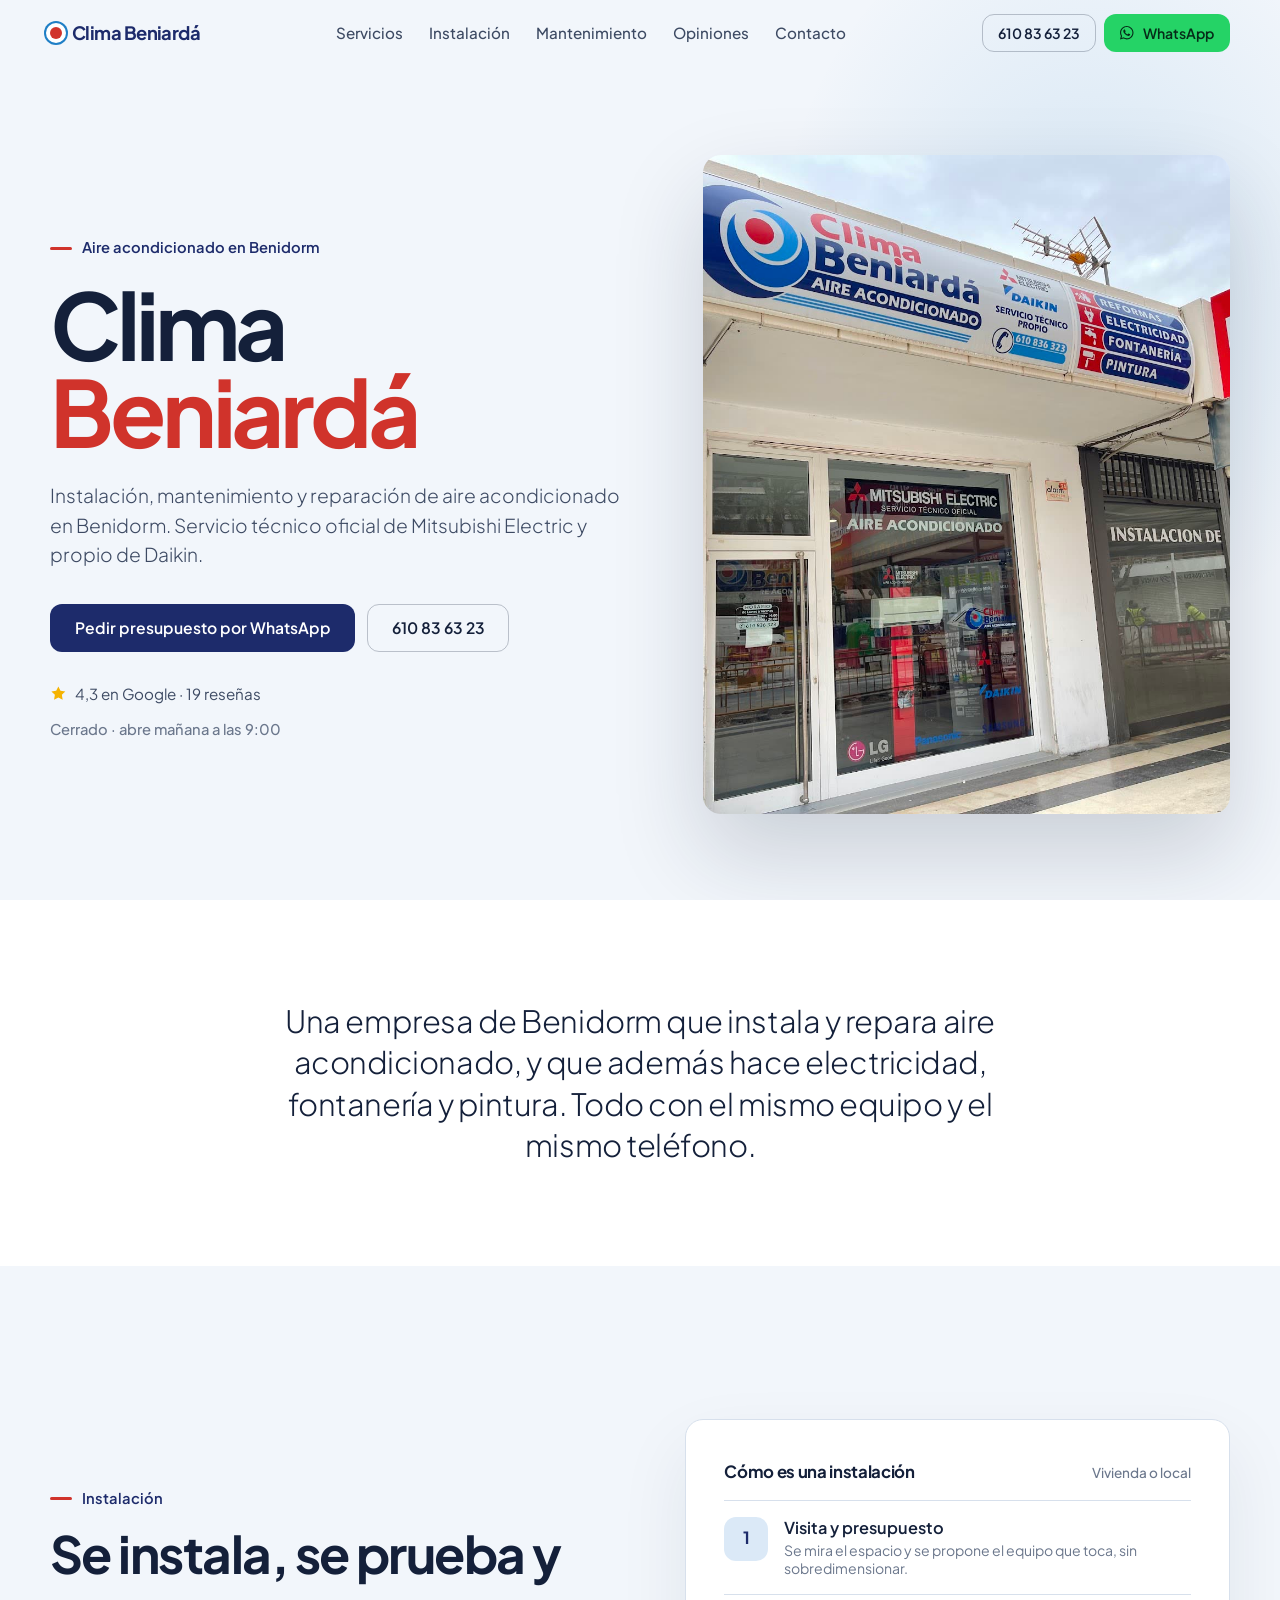
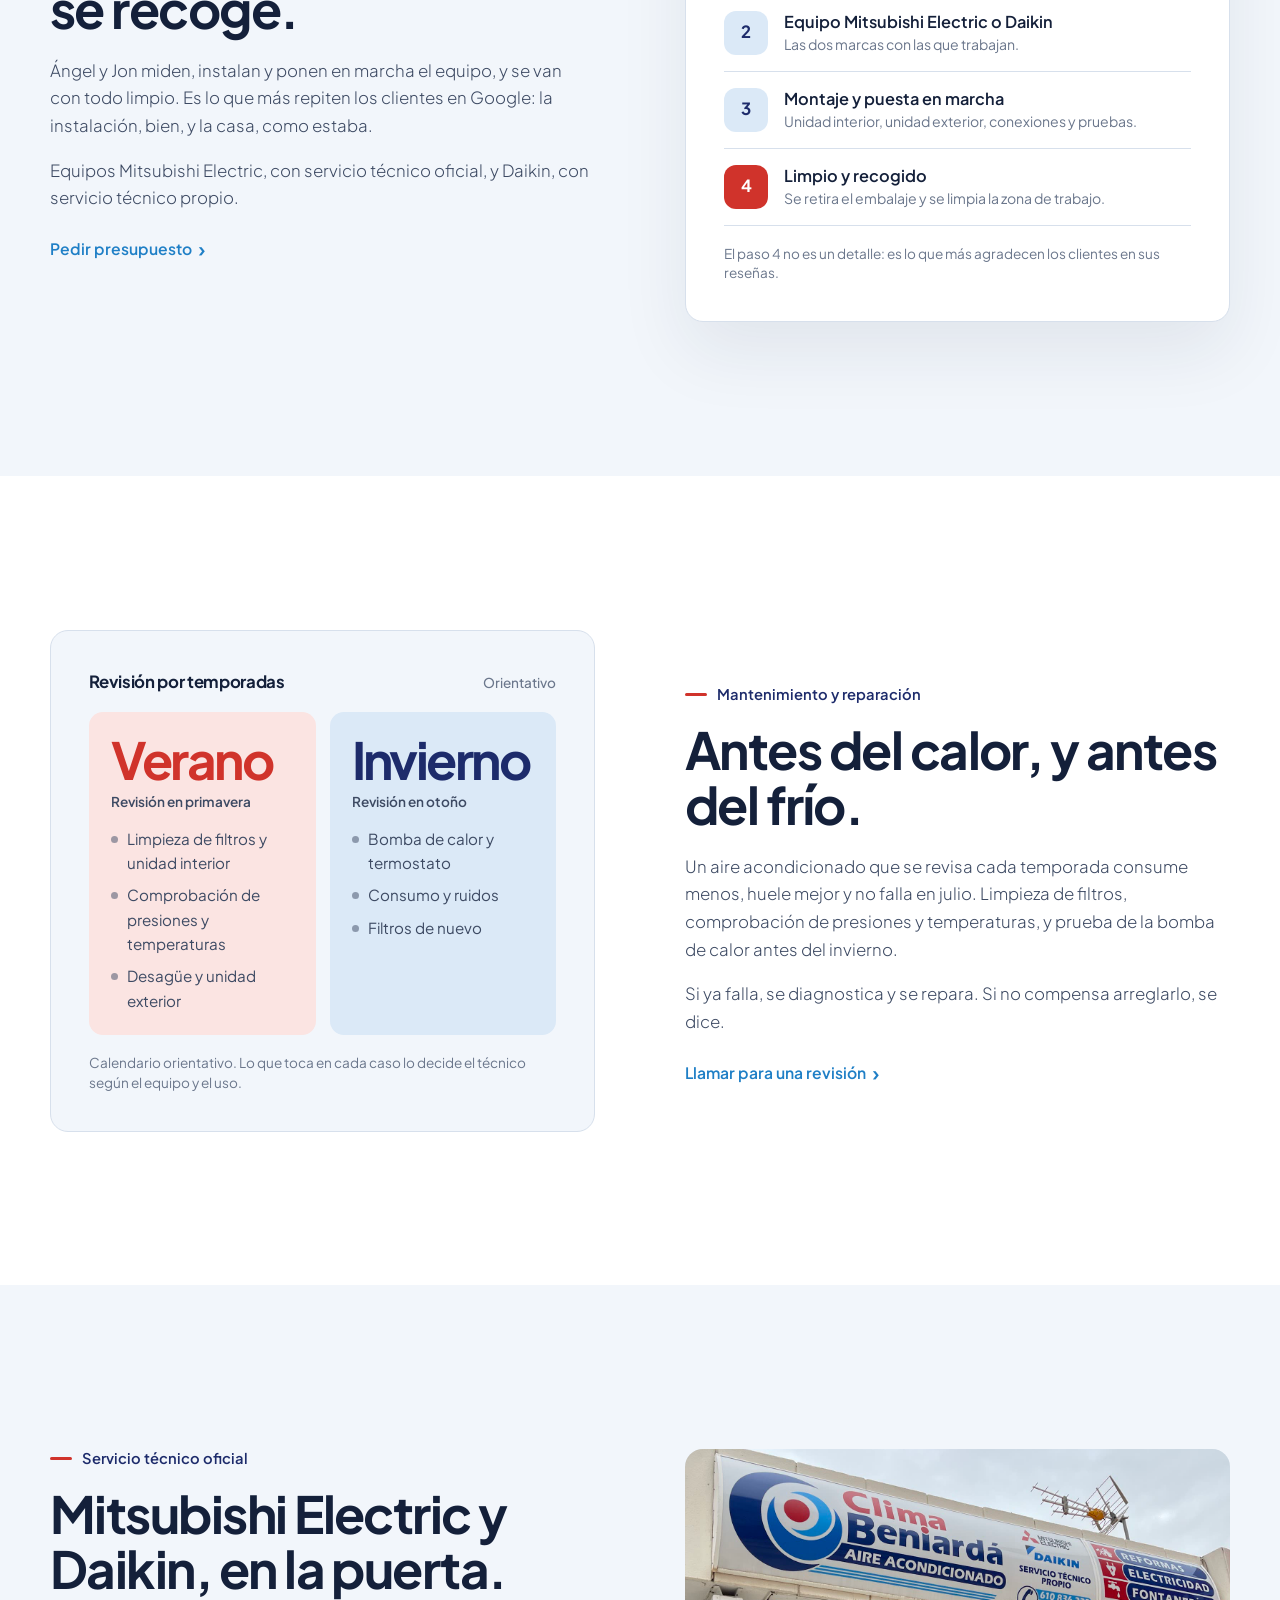
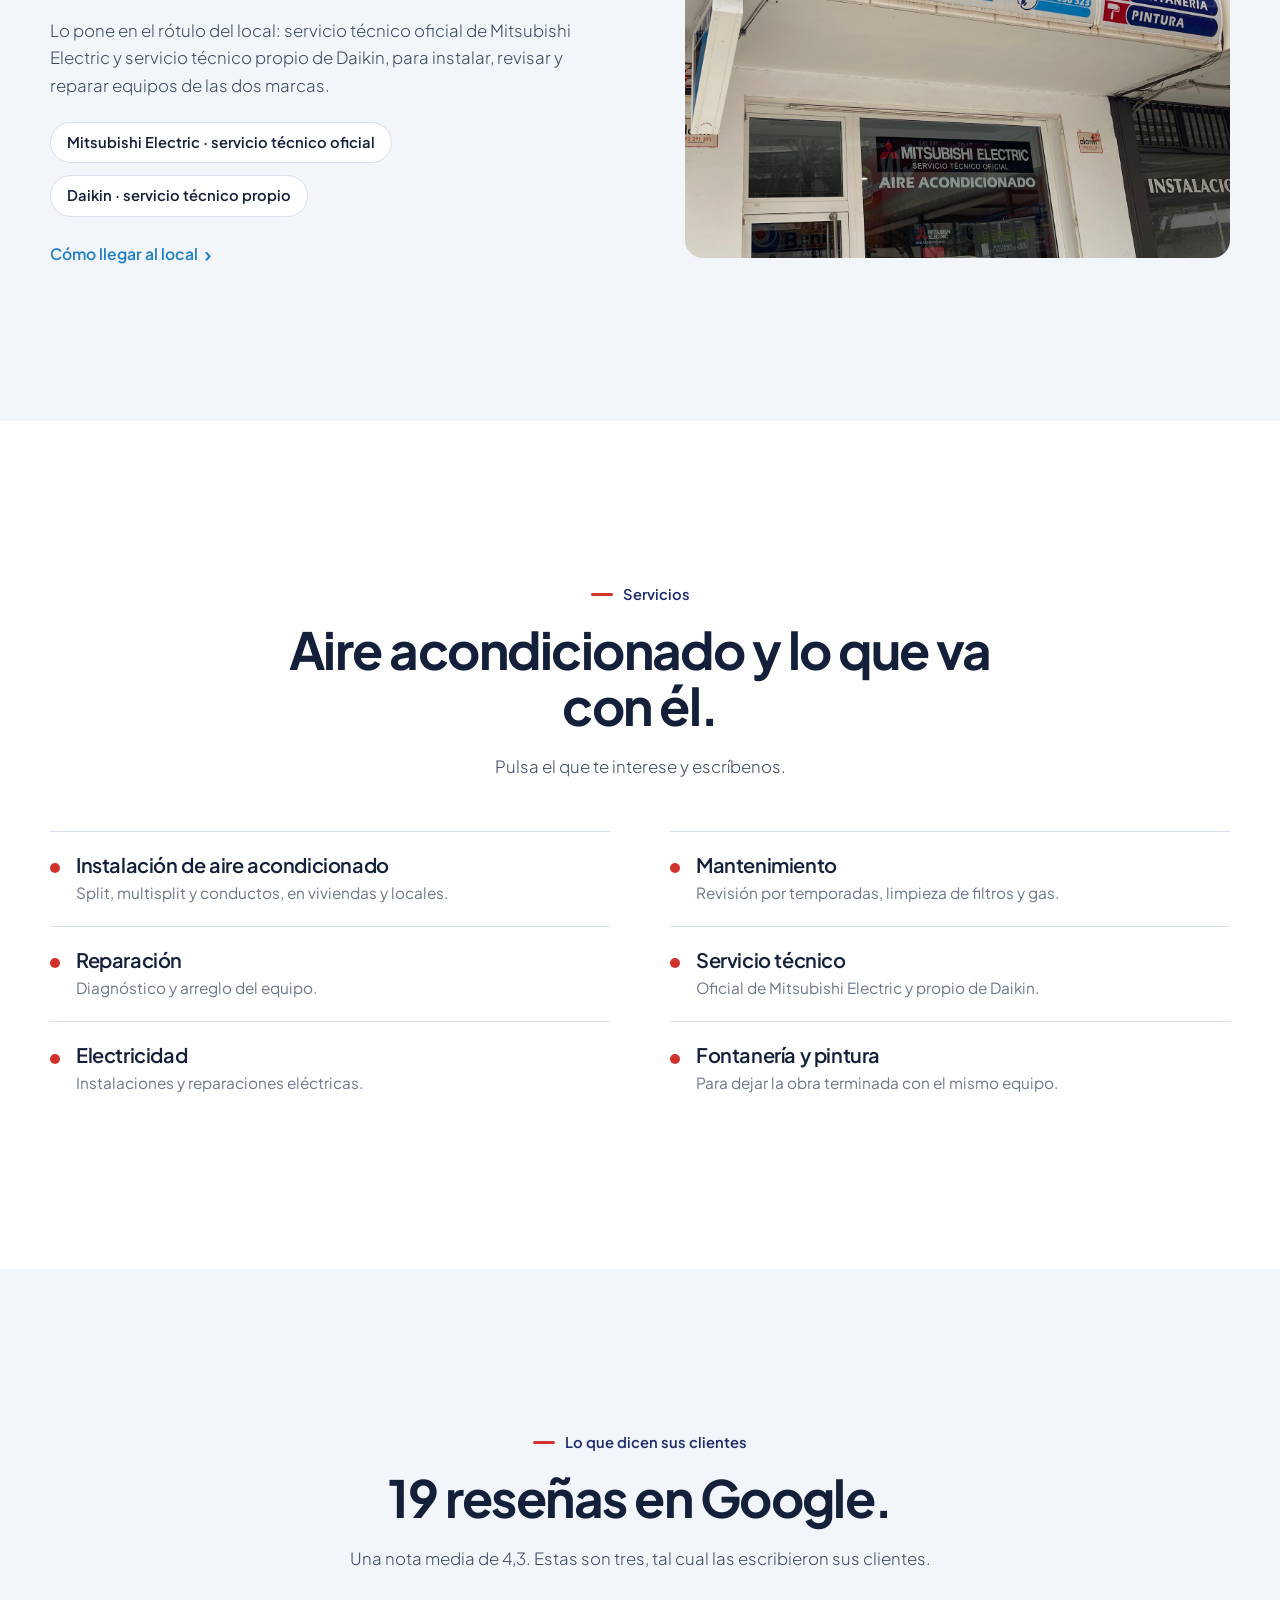
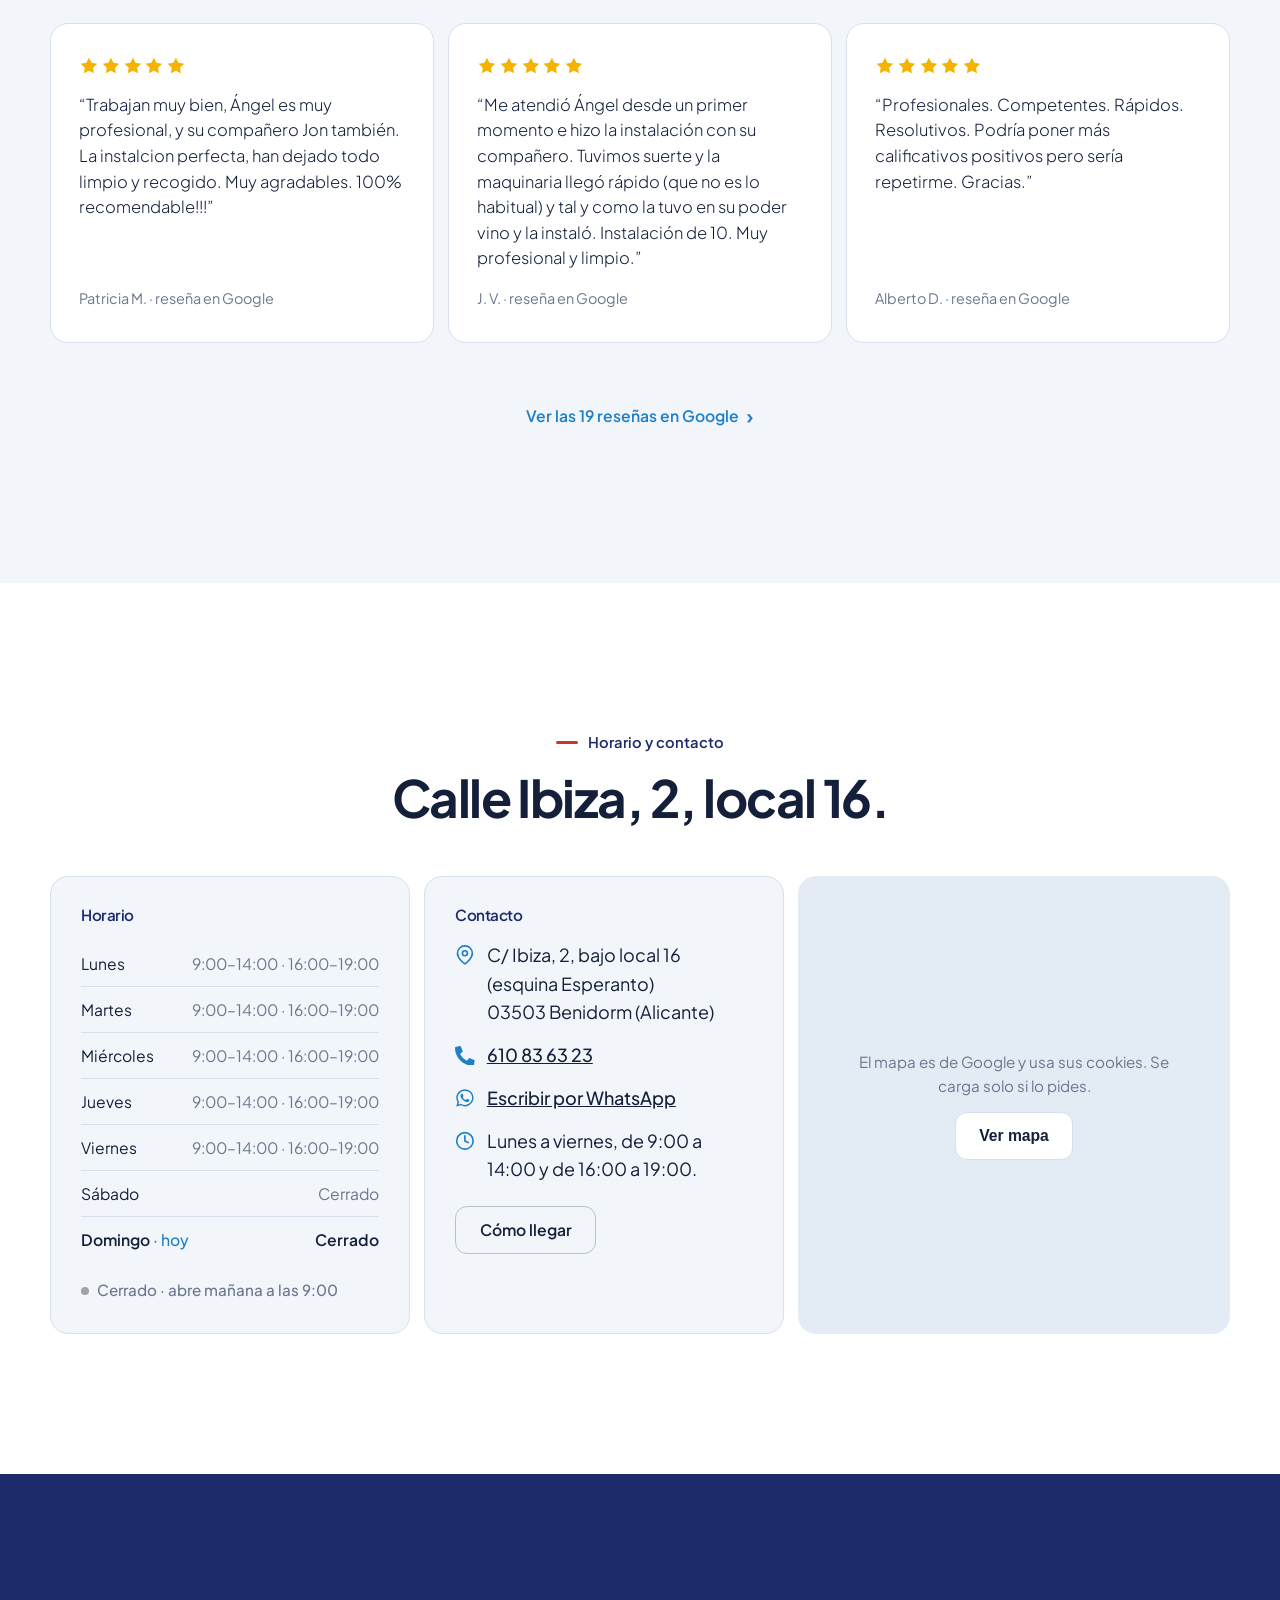
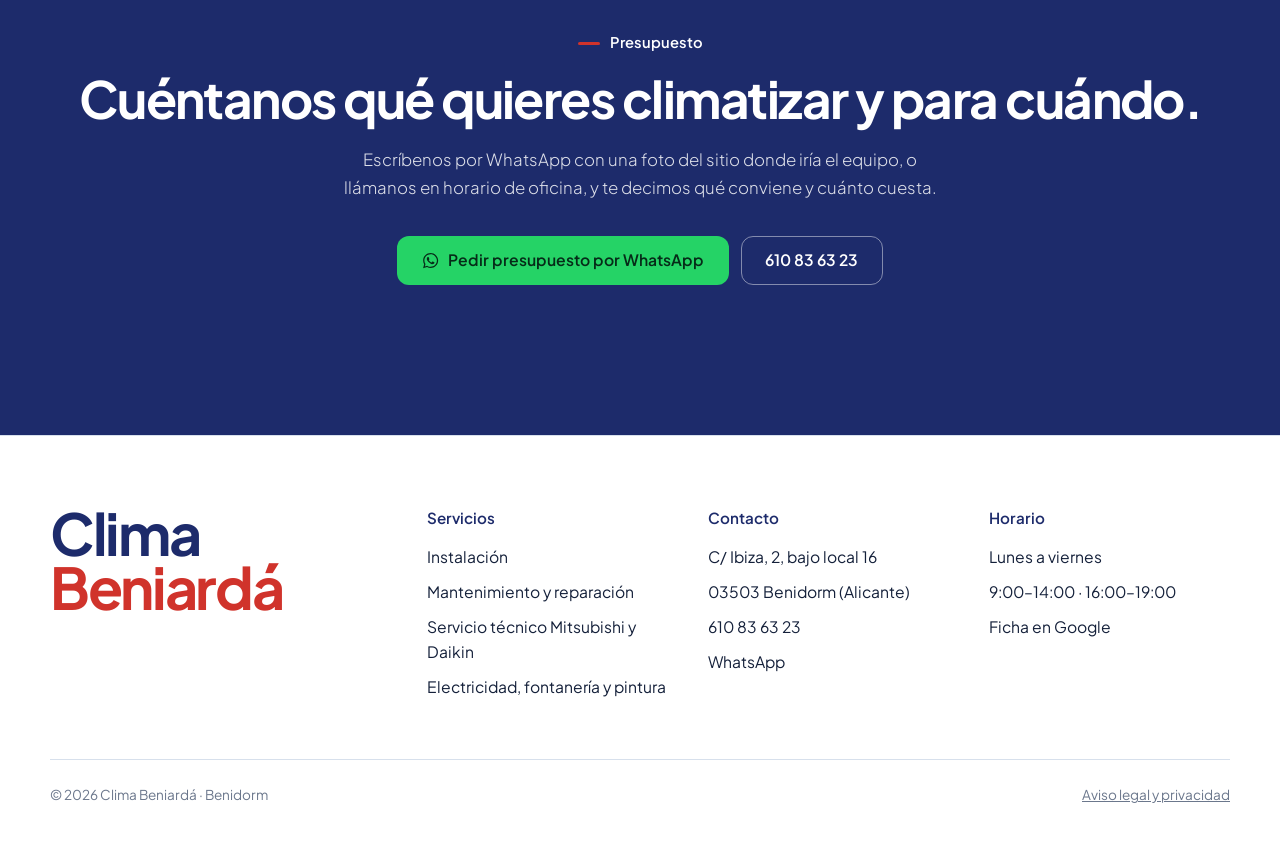
==== commit c2023e0b: "clima-beniarda: ronda 1 Gemini" ====
--- a/clima-beniarda/index.html
+++ b/clima-beniarda/index.html
@@ -4,10 +4,10 @@
 <meta charset="utf-8">
 <meta name="viewport" content="width=device-width, initial-scale=1">
 <title>Clima Beniardá · Aire acondicionado en Benidorm</title>
-<meta name="description" content="Clima Beniardá: instalación, mantenimiento y reparación de aire acondicionado en Benidorm. Servicio técnico oficial Daikin y Mitsubishi Electric. C/ Ibiza 2, local 16.">
+<meta name="description" content="Clima Beniardá: instalación, mantenimiento y reparación de aire acondicionado en Benidorm. Servicio técnico oficial de Mitsubishi Electric y propio de Daikin. C/ Ibiza 2, local 16.">
 <meta name="robots" content="noindex"> <!-- DEMO: quitar al publicar -->
 <meta property="og:title" content="Clima Beniardá · Aire acondicionado en Benidorm">
-<meta property="og:description" content="Instalación, mantenimiento y reparación. Servicio técnico oficial Daikin y Mitsubishi Electric.">
+<meta property="og:description" content="Instalación, mantenimiento y reparación. Servicio técnico oficial de Mitsubishi Electric y propio de Daikin.">
 <meta name="theme-color" content="#f2f6fb">
 <link rel="icon" href="img/favicon.svg" type="image/svg+xml">
 <link rel="stylesheet" href="fonts/fonts.css">
@@ -16,7 +16,7 @@
   "@context": "https://schema.org",
   "@type": "HVACBusiness",
   "name": "Clima Beniardá",
-  "description": "Instalación, mantenimiento y reparación de aire acondicionado en Benidorm. Servicio técnico oficial Daikin y Mitsubishi Electric.",
+  "description": "Instalación, mantenimiento y reparación de aire acondicionado en Benidorm. Servicio técnico oficial de Mitsubishi Electric y propio de Daikin.",
   "image": "img/local.jpg",
   "telephone": "+34610836323",
   "address": {"@type": "PostalAddress","streetAddress": "C/ Ibiza, 2, bajo local 16","addressLocality": "Benidorm","postalCode": "03503","addressRegion": "Alicante","addressCountry": "ES"},
@@ -107,7 +107,7 @@
 .hero .pie-foto{margin-top:12px;font-size:.88rem;color:var(--muted)}
 
 /* Introducción */
-.introduccion{background:var(--bg2);text-align:center;padding:clamp(80px,11vw,140px) 0}
+.introduccion{background:var(--bg2);text-align:center;padding:clamp(60px,8vw,100px) 0}
 .introduccion p{font-size:clamp(1.3rem,2.4vw,2rem);font-weight:300;line-height:1.35;letter-spacing:-.015em;max-width:34ch;margin:0 auto;color:var(--txt)}
 
 /* Bloques texto + foto / gráfico */
@@ -265,7 +265,7 @@
     <div>
       <div class="sobre entra">Aire acondicionado en Benidorm</div>
       <h1 class="entra">Clima <span>Beniardá</span></h1>
-      <p class="sub entra">Instalación, mantenimiento y reparación de aire acondicionado, con servicio técnico oficial de Daikin y Mitsubishi Electric. Un local en la calle Ibiza y un equipo que deja la casa como la encontró.</p>
+      <p class="sub entra">Instalación, mantenimiento y reparación de aire acondicionado en Benidorm. Servicio técnico oficial de Mitsubishi Electric y propio de Daikin.</p>
       <div class="acciones entra">
         <a class="btn btn-marino" href="https://wa.me/34610836323?text=Hola%2C%20quiero%20un%20presupuesto%20de%20aire%20acondicionado" target="_blank" rel="noopener">Pedir presupuesto por WhatsApp</a>
         <a class="btn btn-linea" href="tel:+34610836323">610 83 63 23</a>
@@ -275,7 +275,6 @@
     </div>
     <div class="foto-entra">
       <div class="foto"><img src="img/local.jpg" alt="Local de Clima Beniardá en la calle Ibiza de Benidorm" width="1600" height="1200" style="object-position:center 60%"></div>
-      <p class="pie-foto">El local, en la calle Ibiza, 2, esquina con Esperanto.</p>
     </div>
   </div>
 </section>
@@ -294,7 +293,7 @@
       <div class="sobre">Instalación</div>
       <h2 class="titular">Se instala, se prueba y se recoge.</h2>
       <p class="cuerpo">Ángel y Jon miden, instalan y ponen en marcha el equipo, y se van con todo limpio. Es lo que más repiten los clientes en Google: la instalación, bien, y la casa, como estaba.</p>
-      <p class="cuerpo">Equipos Daikin y Mitsubishi Electric, con la garantía de trabajar con servicio técnico oficial de las dos marcas.</p>
+      <p class="cuerpo">Equipos Mitsubishi Electric, con servicio técnico oficial, y Daikin, con servicio técnico propio.</p>
       <a class="mas" href="https://wa.me/34610836323?text=Hola%2C%20quiero%20un%20presupuesto%20de%20aire%20acondicionado" target="_blank" rel="noopener">Pedir presupuesto</a>
     </div>
     <div class="imagen sin-foto">
@@ -302,9 +301,9 @@
         <div class="cabecera"><strong>Cómo es una instalación</strong><span>Vivienda o local</span></div>
         <div class="pasos">
           <div class="paso"><div class="n">1</div><div class="t">Visita y presupuesto<small>Se mira el espacio y se propone el equipo que toca, sin sobredimensionar.</small></div></div>
-          <div class="paso"><div class="n">2</div><div class="t">Equipo Daikin o Mitsubishi Electric<small>Servicio técnico oficial de ambas marcas.</small></div></div>
+          <div class="paso"><div class="n">2</div><div class="t">Equipo Mitsubishi Electric o Daikin<small>Las dos marcas con las que trabajan.</small></div></div>
           <div class="paso"><div class="n">3</div><div class="t">Montaje y puesta en marcha<small>Unidad interior, unidad exterior, conexiones y pruebas.</small></div></div>
-          <div class="paso"><div class="n rojo">4</div><div class="t">Limpio y recogido<small>Se retira el embalaje y se deja la casa como estaba.</small></div></div>
+          <div class="paso"><div class="n rojo">4</div><div class="t">Limpio y recogido<small>Se retira el embalaje y se limpia la zona de trabajo.</small></div></div>
         </div>
         <p class="nota">El paso 4 no es un detalle: es lo que más agradecen los clientes en sus reseñas.</p>
       </div>
@@ -318,7 +317,7 @@
     <div class="texto">
       <div class="sobre">Mantenimiento y reparación</div>
       <h2 class="titular">Antes del calor, y antes del frío.</h2>
-      <p class="cuerpo">Un aire acondicionado que se revisa cada temporada consume menos, huele mejor y no falla en julio. Limpieza de filtros, revisión del gas y comprobación de la bomba de calor antes del invierno.</p>
+      <p class="cuerpo">Un aire acondicionado que se revisa cada temporada consume menos, huele mejor y no falla en julio. Limpieza de filtros, comprobación de presiones y temperaturas, y prueba de la bomba de calor antes del invierno.</p>
       <p class="cuerpo">Si ya falla, se diagnostica y se repara. Si no compensa arreglarlo, se dice.</p>
       <a class="mas" href="tel:+34610836323">Llamar para una revisión</a>
     </div>
@@ -326,7 +325,7 @@
       <div class="grafico" aria-label="Revisión por temporadas">
         <div class="cabecera"><strong>Revisión por temporadas</strong><span>Orientativo</span></div>
         <div class="temporadas">
-          <div class="temporada calor"><div class="grado">Verano</div><div class="cuando">Revisión en primavera</div><ul><li>Limpieza de filtros y unidad interior</li><li>Revisión de gas y presiones</li><li>Desagüe y unidad exterior</li></ul></div>
+          <div class="temporada calor"><div class="grado">Verano</div><div class="cuando">Revisión en primavera</div><ul><li>Limpieza de filtros y unidad interior</li><li>Comprobación de presiones y temperaturas</li><li>Desagüe y unidad exterior</li></ul></div>
           <div class="temporada"><div class="grado">Invierno</div><div class="cuando">Revisión en otoño</div><ul><li>Bomba de calor y termostato</li><li>Consumo y ruidos</li><li>Filtros de nuevo</li></ul></div>
         </div>
         <p class="nota">Calendario orientativo. Lo que toca en cada caso lo decide el técnico según el equipo y el uso.</p>
@@ -340,9 +339,9 @@
   <div class="contenedor">
     <div class="texto">
       <div class="sobre">Servicio técnico oficial</div>
-      <h2 class="titular">Daikin y Mitsubishi Electric, en la puerta.</h2>
-      <p class="cuerpo">Lo pone en el rótulo del local y es lo que hacen: servicio técnico oficial de las dos marcas, para instalar, revisar y reparar sus equipos con recambios originales.</p>
-      <div class="marcas"><span>Daikin</span><span>Mitsubishi Electric</span></div>
+      <h2 class="titular">Mitsubishi Electric y Daikin, en la puerta.</h2>
+      <p class="cuerpo">Lo pone en el rótulo del local: servicio técnico oficial de Mitsubishi Electric y servicio técnico propio de Daikin, para instalar, revisar y reparar equipos de las dos marcas.</p>
+      <div class="marcas"><span>Mitsubishi Electric · servicio técnico oficial</span><span>Daikin · servicio técnico propio</span></div>
       <a class="mas" href="https://www.google.com/maps/dir/?api=1&destination=Clima+Beniarda%2C+Calle+Ibiza+2%2C+Benidorm" target="_blank" rel="noopener">Cómo llegar al local</a>
     </div>
     <div class="imagen"><img src="img/fachada.jpg" alt="Rótulo de Clima Beniardá: servicio técnico Daikin y Mitsubishi Electric, electricidad, fontanería y pintura" width="1600" height="1200" loading="lazy"></div>
@@ -358,10 +357,10 @@
       <p class="cuerpo">Pulsa el que te interese y escríbenos.</p>
     </div>
     <div class="columnas">
-      <a class="item" href="https://wa.me/34610836323?text=Hola%2C%20quiero%20un%20presupuesto%20de%20aire%20acondicionado" target="_blank" rel="noopener"><span class="punto"></span><span><h3>Instalación de aire acondicionado</h3><p>Splits, multisplit y conductos, en viviendas y locales.</p></span></a>
+      <a class="item" href="https://wa.me/34610836323?text=Hola%2C%20quiero%20un%20presupuesto%20de%20aire%20acondicionado" target="_blank" rel="noopener"><span class="punto"></span><span><h3>Instalación de aire acondicionado</h3><p>Split, multisplit y conductos, en viviendas y locales.</p></span></a>
       <a class="item" href="tel:+34610836323"><span class="punto"></span><span><h3>Mantenimiento</h3><p>Revisión por temporadas, limpieza de filtros y gas.</p></span></a>
-      <a class="item" href="tel:+34610836323"><span class="punto"></span><span><h3>Reparación</h3><p>Diagnóstico y arreglo, con recambios originales.</p></span></a>
-      <a class="item" href="https://wa.me/34610836323?text=Hola%2C%20tengo%20un%20equipo%20Daikin%20o%20Mitsubishi%20y%20necesito%20servicio%20t%C3%A9cnico" target="_blank" rel="noopener"><span class="punto"></span><span><h3>Servicio técnico oficial</h3><p>Daikin y Mitsubishi Electric.</p></span></a>
+      <a class="item" href="tel:+34610836323"><span class="punto"></span><span><h3>Reparación</h3><p>Diagnóstico y arreglo del equipo.</p></span></a>
+      <a class="item" href="https://wa.me/34610836323?text=Hola%2C%20tengo%20un%20equipo%20Daikin%20o%20Mitsubishi%20y%20necesito%20servicio%20t%C3%A9cnico" target="_blank" rel="noopener"><span class="punto"></span><span><h3>Servicio técnico</h3><p>Oficial de Mitsubishi Electric y propio de Daikin.</p></span></a>
       <a class="item" href="https://wa.me/34610836323?text=Hola%2C%20necesito%20un%20electricista" target="_blank" rel="noopener"><span class="punto"></span><span><h3>Electricidad</h3><p>Instalaciones y reparaciones eléctricas.</p></span></a>
       <a class="item" href="https://wa.me/34610836323?text=Hola%2C%20quiero%20presupuesto%20de%20fontaner%C3%ADa%20o%20pintura" target="_blank" rel="noopener"><span class="punto"></span><span><h3>Fontanería y pintura</h3><p>Para dejar la obra terminada con el mismo equipo.</p></span></a>
     </div>
@@ -409,7 +408,7 @@
       <div class="tarj">
         <h3>Contacto</h3>
         <ul class="datos">
-          <li><svg class="icono"><use href="#i-pin"/></svg><span>C/ Ibiza, 2, bajo local 16 (esquina Esperanto, edificio Hort 2)<br>03503 Benidorm (Alicante)</span></li>
+          <li><svg class="icono"><use href="#i-pin"/></svg><span>C/ Ibiza, 2, bajo local 16 (esquina Esperanto)<br>03503 Benidorm (Alicante)</span></li>
           <li><svg class="icono relleno"><use href="#i-tel"/></svg><a href="tel:+34610836323">610 83 63 23</a></li>
           <li><svg class="icono relleno"><use href="#i-wa"/></svg><a href="https://wa.me/34610836323?text=Hola%2C%20quiero%20un%20presupuesto%20de%20aire%20acondicionado" target="_blank" rel="noopener">Escribir por WhatsApp</a></li>
           <li><svg class="icono"><use href="#i-reloj"/></svg><span>Lunes a viernes, de 9:00 a 14:00 y de 16:00 a 19:00.</span></li>
@@ -430,8 +429,8 @@
 <section class="cierre">
   <div class="contenedor">
     <div class="sobre">Presupuesto</div>
-    <h2 class="titular">Cuéntanos qué habitación, qué equipo y para cuándo.</h2>
-    <p class="cuerpo">Escríbenos por WhatsApp con una foto del sitio donde iría el aparato, o llámanos en horario de oficina, y te decimos qué equipo conviene y cuánto cuesta.</p>
+    <h2 class="titular">Cuéntanos qué quieres climatizar y para cuándo.</h2>
+    <p class="cuerpo">Escríbenos por WhatsApp con una foto del sitio donde iría el equipo, o llámanos en horario de oficina, y te decimos qué conviene y cuánto cuesta.</p>
     <div class="acciones">
       <a class="btn btn-wa" href="https://wa.me/34610836323?text=Hola%2C%20quiero%20un%20presupuesto%20de%20aire%20acondicionado" target="_blank" rel="noopener"><svg class="icono relleno"><use href="#i-wa"/></svg> Pedir presupuesto por WhatsApp</a>
       <a class="btn btn-linea" href="tel:+34610836323">610 83 63 23</a>
@@ -445,7 +444,7 @@
   <div class="contenedor">
     <div class="pie-grid">
       <div><div class="marca-grande">Clima <span>Beniardá</span></div></div>
-      <div><h4>Servicios</h4><ul><li><a href="#instalacion">Instalación</a></li><li><a href="#mantenimiento">Mantenimiento y reparación</a></li><li><a href="#servicios">Servicio técnico Daikin y Mitsubishi</a></li><li><a href="#servicios">Electricidad, fontanería y pintura</a></li></ul></div>
+      <div><h4>Servicios</h4><ul><li><a href="#instalacion">Instalación</a></li><li><a href="#mantenimiento">Mantenimiento y reparación</a></li><li><a href="#servicios">Servicio técnico Mitsubishi y Daikin</a></li><li><a href="#servicios">Electricidad, fontanería y pintura</a></li></ul></div>
       <div><h4>Contacto</h4><ul><li>C/ Ibiza, 2, bajo local 16</li><li>03503 Benidorm (Alicante)</li><li><a href="tel:+34610836323">610 83 63 23</a></li><li><a href="https://wa.me/34610836323" target="_blank" rel="noopener">WhatsApp</a></li></ul></div>
       <div><h4>Horario</h4><ul><li>Lunes a viernes</li><li>9:00–14:00 · 16:00–19:00</li><li><a href="https://www.google.com/maps/search/?api=1&query=Clima+Beniarda+Benidorm" target="_blank" rel="noopener">Ficha en Google</a></li></ul></div>
     </div>
